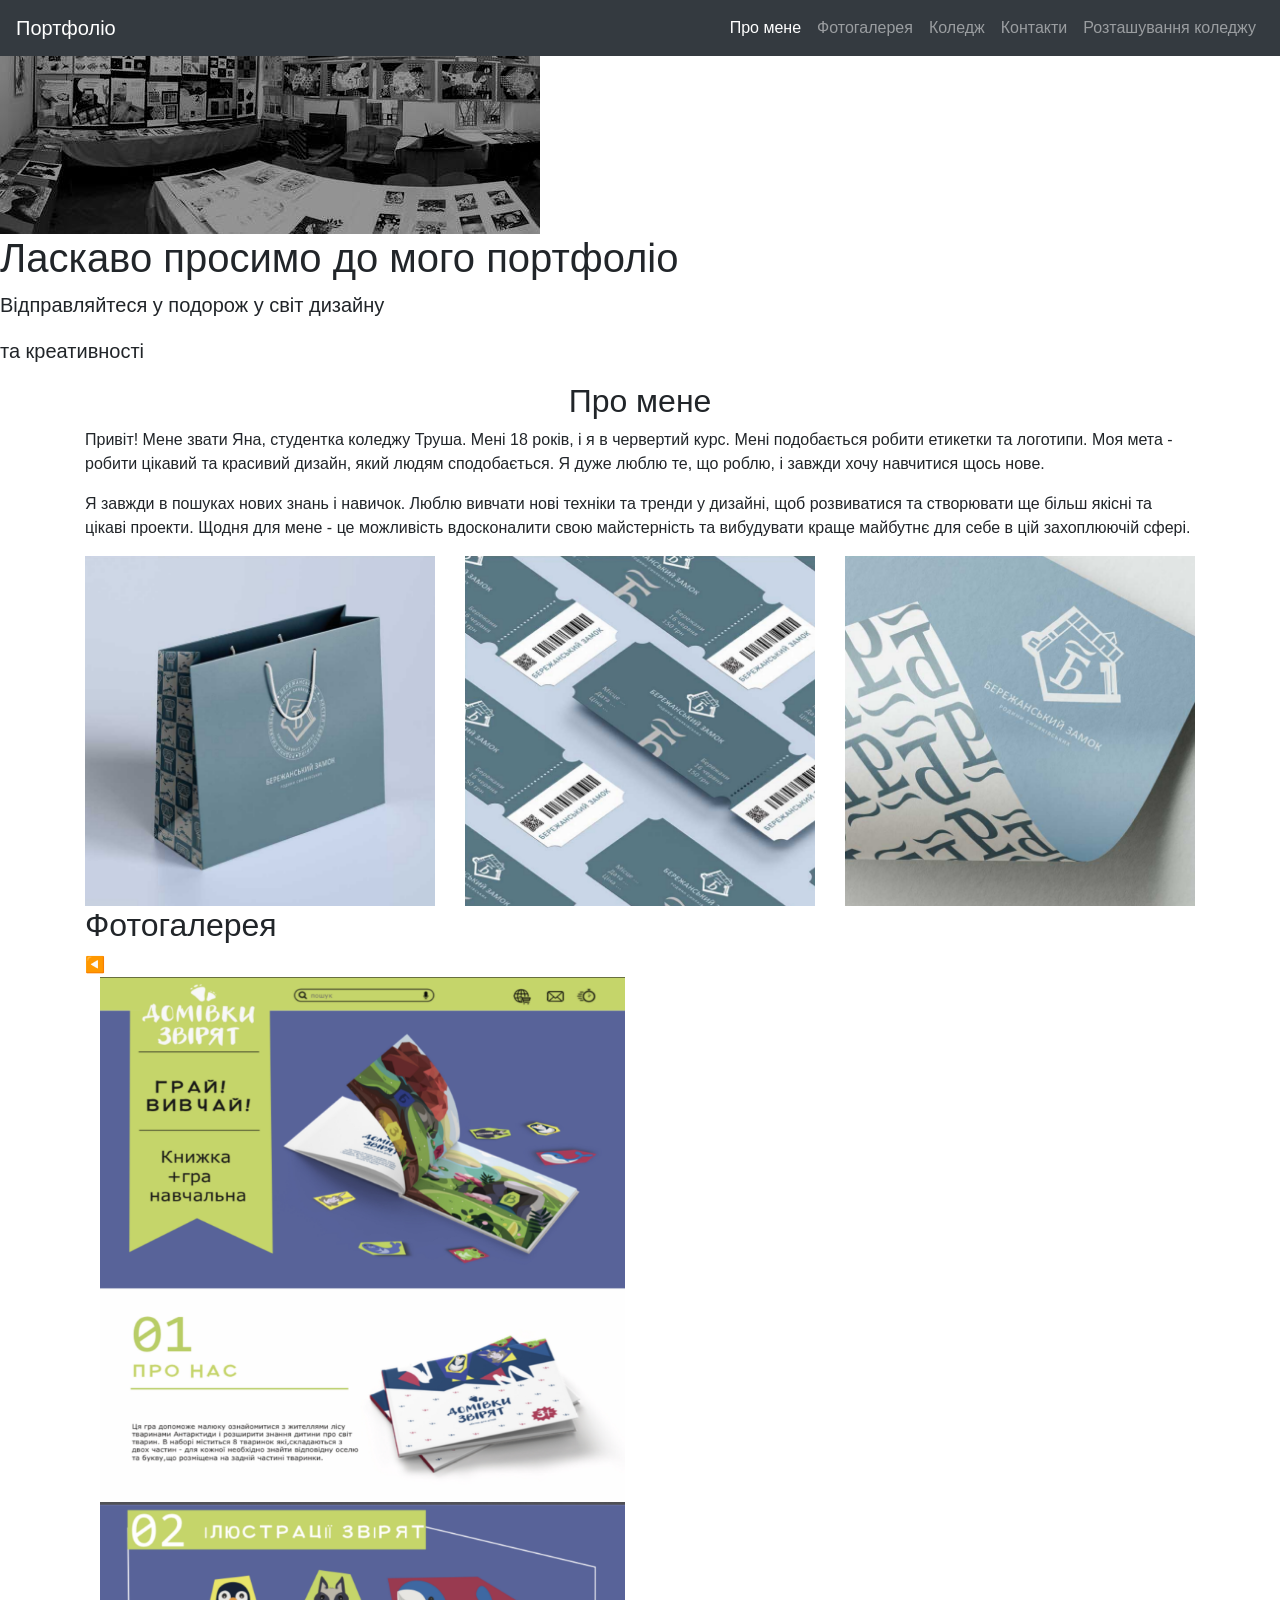
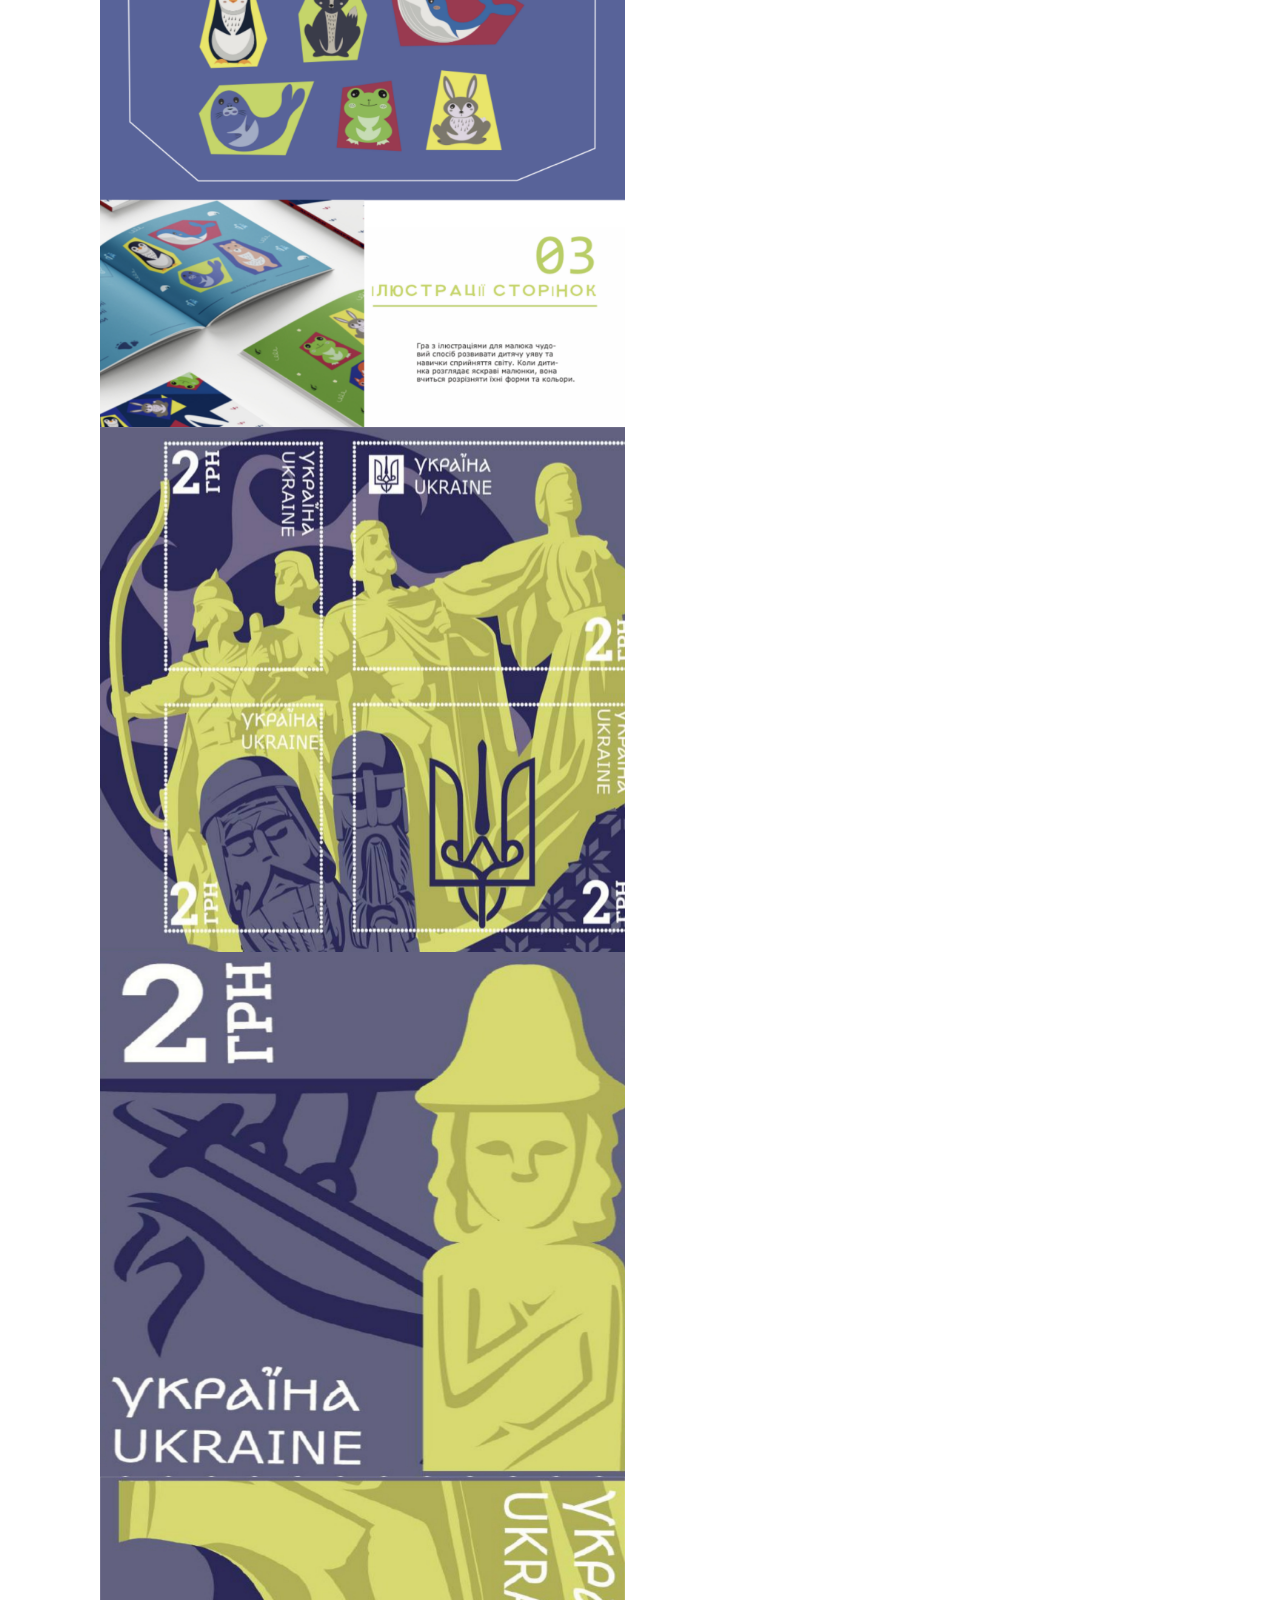
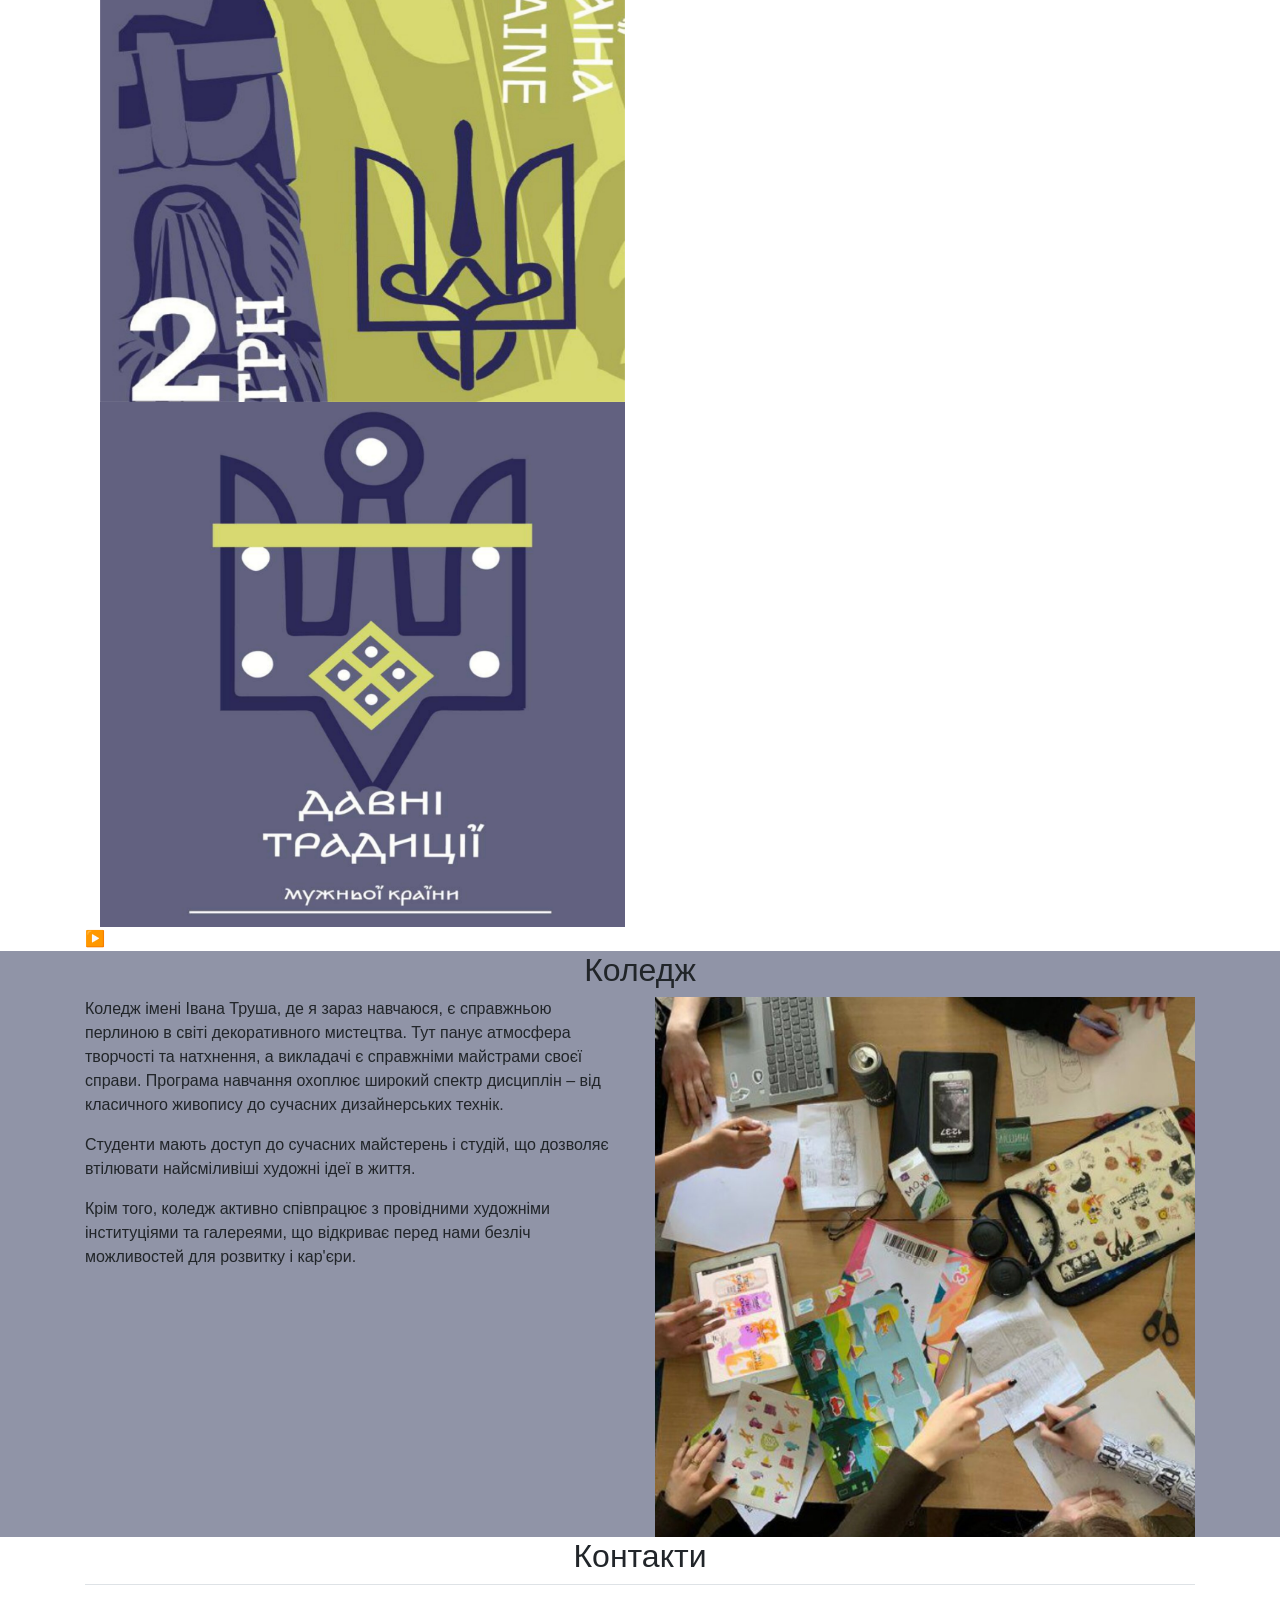
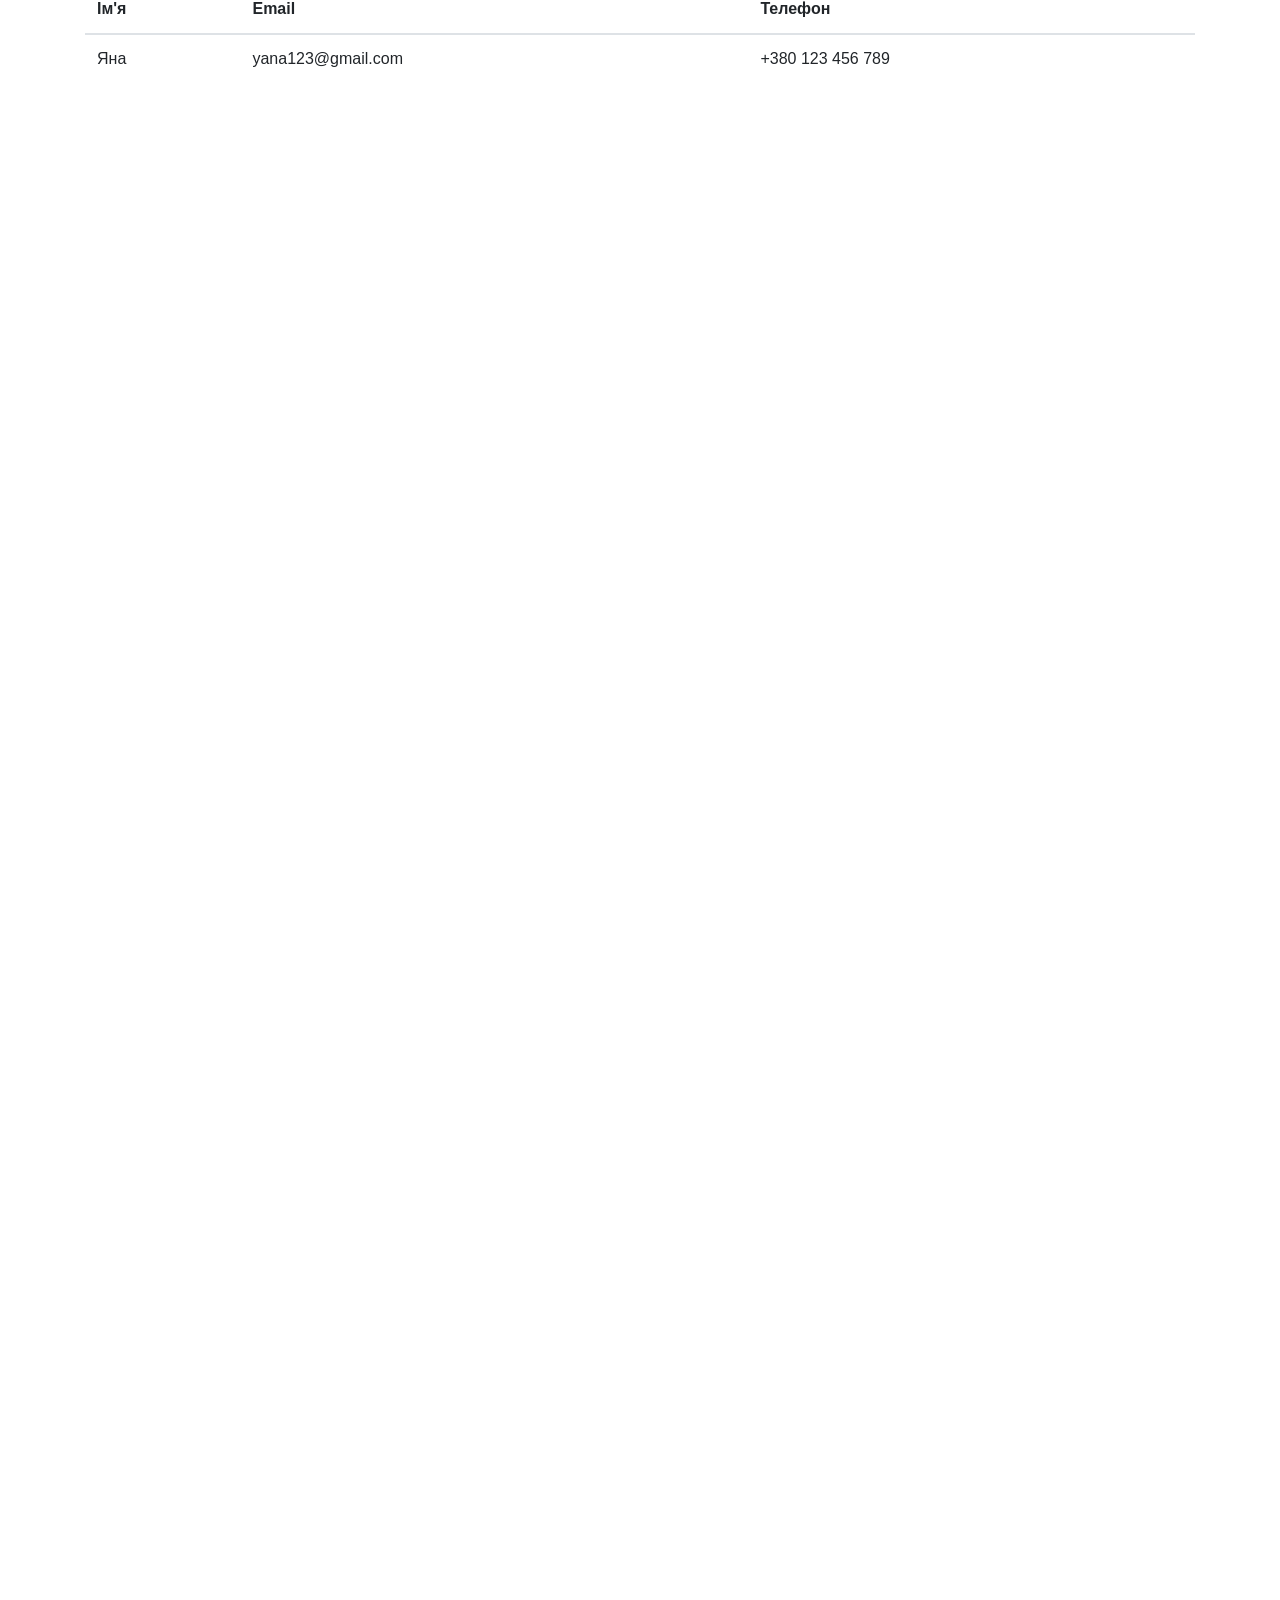
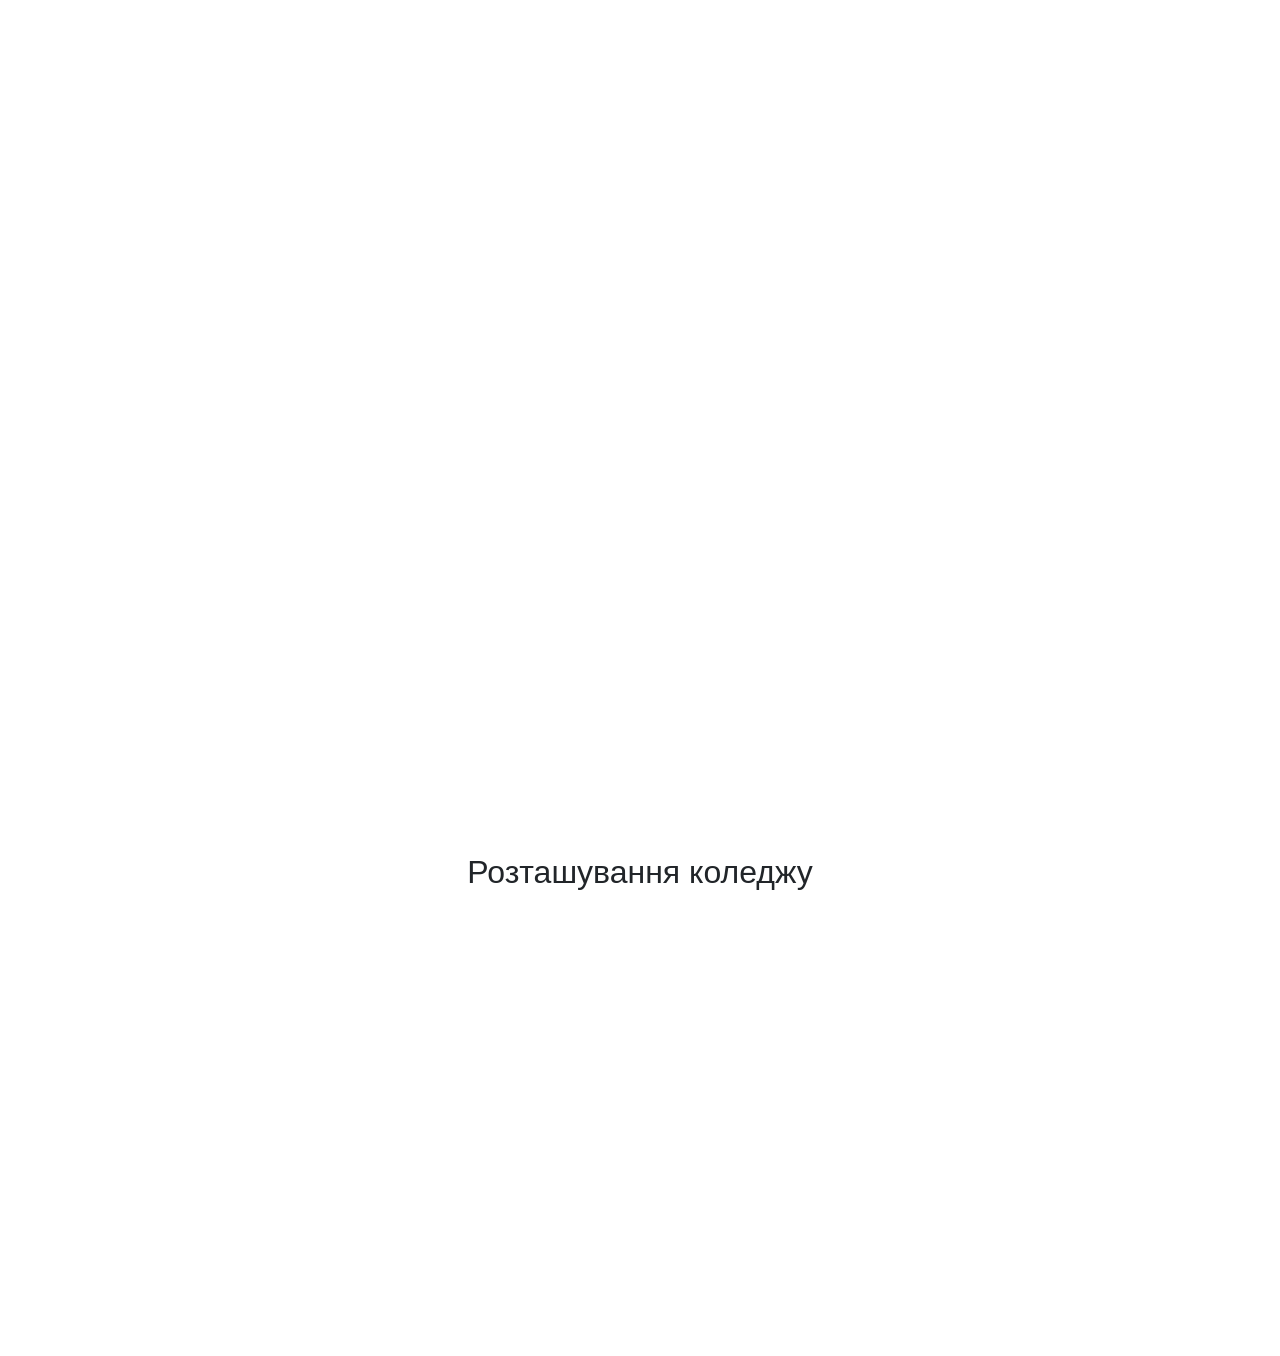
==== index.html @ bd620883 "Create index.html" ====
<!DOCTYPE html>
<html lang="uk">
<head>
    <meta charset="UTF-8">
    <meta name="viewport" content="width=device-width, initial-scale=1.0">
    <title>Моє Портфоліо</title>
    <link rel="stylesheet" href="https://stackpath.bootstrapcdn.com/bootstrap/4.5.2/css/bootstrap.min.css">
    <link href="https://fonts.googleapis.com/css2?family=Prata:wght@400;700&display=swap" rel="stylesheet">
    <link href="https://fonts.googleapis.com/css2?family=Play:wght@400;700&display=swap" rel="stylesheet">
    <link rel="icon" href="images/icon.png" type="image/x-icon">
    <meta property="og:title" content="Моє Портфоліо">
    <meta property="og:description" content="Відправляйтеся у подорож у світ дизайну та креативності">
    <meta property="og:image" content="images/og-image.jpg">
    <meta property="og:type" content="website">
    <link rel="stylesheet" href="css/styles.css">
</head>
<body>
    <nav class="navbar navbar-expand-lg navbar-dark bg-dark fixed-top">
        <a class="navbar-brand" href="#">Портфоліо</a>
        <button class="navbar-toggler" type="button" data-toggle="collapse" data-target="#navbarNav" aria-controls="navbarNav" aria-expanded="false" aria-label="Toggle navigation">
            <span class="navbar-toggler-icon"></span>
        </button>
        <div class="collapse navbar-collapse" id="navbarNav">
            <ul class="navbar-nav ml-auto">
                <li class="nav-item active">
                    <a class="nav-link" href="#about">Про мене</a>
                </li>
                <li class="nav-item">
                    <a class="nav-link" href="#gallery">Фотогалерея</a>
                </li>
                <li class="nav-item">
                    <a class="nav-link" href="#cole">Коледж</a>
                </li>
                <li class="nav-item">
                    <a class="nav-link" href="#contact">Контакти</a>
                </li>
                <li class="nav-item">
                    <a class="nav-link" href="#location">Розташування коледжу</a>
                </li>
            </ul>
        </div>
    </nav>
    <header>
        <img src="images/130.jpg" alt="Ласкаво просимо до портфоліо">
        <div class="overlay">
            <h1 class="welcome-animation">Ласкаво просимо до мого портфоліо</h1>
            <p class="lead">Відправляйтеся у подорож у світ дизайну</p>
            <p class="lead">та креативності</p>
        </div>
    </header>
    <section id="about">
        <div class="container">
            <h2 class="section-title text-center">Про мене</h2>
            <p>Привіт! Мене звати Яна, студентка коледжу Труша. Мені 18 років, і я в червертий курс. Мені подобається робити етикетки та логотипи. Моя мета - робити цікавий та красивий дизайн, який людям сподобається. Я дуже люблю те, що роблю, і завжди хочу навчитися щось нове.</p>
            <p>Я завжди в пошуках нових знань і навичок. Люблю вивчати нові техніки та тренди у дизайні, щоб розвиватися та створювати ще більш якісні та цікаві проекти. Щодня для мене - це можливість вдосконалити свою майстерність та вибудувати краще майбутнє для себе в цій захоплюючій сфері.</p>
            <div class="row">
                <div class="col-md-4">
                    <a href="#"><img src="images/127.jpg" alt="Фото 1" class="img-fluid about-image"></a>
                </div>
                <div class="col-md-4">
                    <a href="#"><img src="images/128 (1).jpg" alt="Фото 2" class="img-fluid about-image"></a>
                </div>
                <div class="col-md-4">
                    <a href="#"><img src="images/129 (1).jpg" alt="Фото 3" class="img-fluid about-image"></a>
                </div>
            </div>
        </div>
    </section>
    <section id="gallery">
        <div class="container gallery-container">
            <h2 class="section-title">Фотогалерея</h2>
            <span class="arrow arrow-left">&#9664;</span>
            <div class="gallery">
                <div class="col-md-6">
                    <a href="#"><img src="images/135.jpg" alt="Фото 1" class="img-fluid gallery-photo"></a>
                </div>
                <div class="col-md-6">
                    <a href="#"><img src="images/134.jpg" alt="Фото 2" class="img-fluid gallery-photo"></a>
                </div>
                <div class="col-md-6">
                    <a href="#"><img src="images/137.jpg" alt="Фото 3" class="img-fluid gallery-photo"></a>
                </div>
                <div class="col-md-6">
                    <a href="#"><img src="images/139.jpg" alt="Фото 4" class="img-fluid gallery-photo"></a>
                </div>
                <div class="col-md-6">
                    <a href="#"><img src="images/140.jpg" alt="Фото 5" class="img-fluid gallery-photo"></a>
                </div>
                <div class="col-md-6">
                    <a href="#"><img src="images/141.jpg" alt="Фото 6" class="img-fluid gallery-photo"></a>
                </div>
            </div>
            <span class="arrow arrow-right">&#9654;</span>
        </div>
    </section>
    <section id="history" style="background-color: rgb(144, 148, 167);">
        <div class="container">
            <h2 class="section-title text-center">Коледж</h2>
            <div class="row">
                <div class="col-md-6">
                    <p>Коледж імені Івана Труша, де я зараз навчаюся, є справжньою перлиною в світі декоративного мистецтва. Тут панує атмосфера творчості та натхнення, а викладачі є справжніми майстрами своєї справи. Програма навчання охоплює широкий спектр дисциплін – від класичного живопису до сучасних дизайнерських технік.</p>
                    <p>Студенти мають доступ до сучасних майстерень і студій, що дозволяє втілювати найсміливіші художні ідеї в життя.</p>
                    <p> Крім того, коледж активно співпрацює з провідними художніми інституціями та галереями, що відкриває перед нами безліч можливостей для розвитку і кар'єри. </p>
                </div>
                <div class="col-md-6">
                    <div class="text-center">
                        <img src="images/113.jpg" alt="архітектура" class="img-fluid architecture-image rotate-animation">
                    </div>
                </div>
            </div>
        </div>
    </section>
    <section id="visit">
        <div class="container">
            <h2 class="section-title text-center">Контакти</h2>
            <table class="table">
                <thead>
                    <tr>
                        <th>Ім'я</th>
                        <th>Email</th>
                        <th>Телефон</th>
                    </tr>
                </thead>
                <tbody>
                    <tr>
                        <td>Яна</td>
                        <td>yana123@gmail.com</td>
                        <td>+380 123 456 789</td>
                    </tr>
                </tbody>
            </table>
            <div class="social-icons text-center">
                <a href="https://www.instagram.com/" target="_blank">
                    <img src="images/inst.png" alt="Instagram" class="social-icon">
                </a>
                <a href="https://twitter.com/" target="_blank">
                    <img src="images/pngfind.com-twitter-png-logo-530160.png" alt="Twitter" class="social-icon">
                </a>
            </div>
        </div>
    </section>
    <section id="location">
        <div class="container">
            <h2 class="section-title text-center">Розташування коледжу</h2>
            <div class="map-container">
                <iframe src="https://www.google.com/maps/embed?pb=!1m18!1m12!1m3!1d2539.6234013609816!2d30.52340031573164!3d50.45033187947481!2m3!1f0!2f0!3f0!3m2!1i1024!2i768!4f13.1!3m3!1m2!1s0x40d4ce50b24d934f%3A0x40d4ce50b24d934f!2sKyiv%2C%20Ukraine!5e0!3m2!1sen!2s!4v1626343035261!5m2!1sen!2s" width="600" height="450" style="border:0;" allowfullscreen="" loading="lazy"></iframe>
            </div>
        </div>
    </section>
    <script src="https://code.jquery.com/jquery-3.5.1.slim.min.js"></script>
    <script src="https://cdn.jsdelivr.net/npm/@popperjs/core@2.5.3/dist/umd/popper.min.js"></script>
    <script src="https://stackpath.bootstrapcdn.com/bootstrap/4.5.2/js/bootstrap.min.js"></script>
    <script src="js/scripts.js"></script>
</body>
</html>
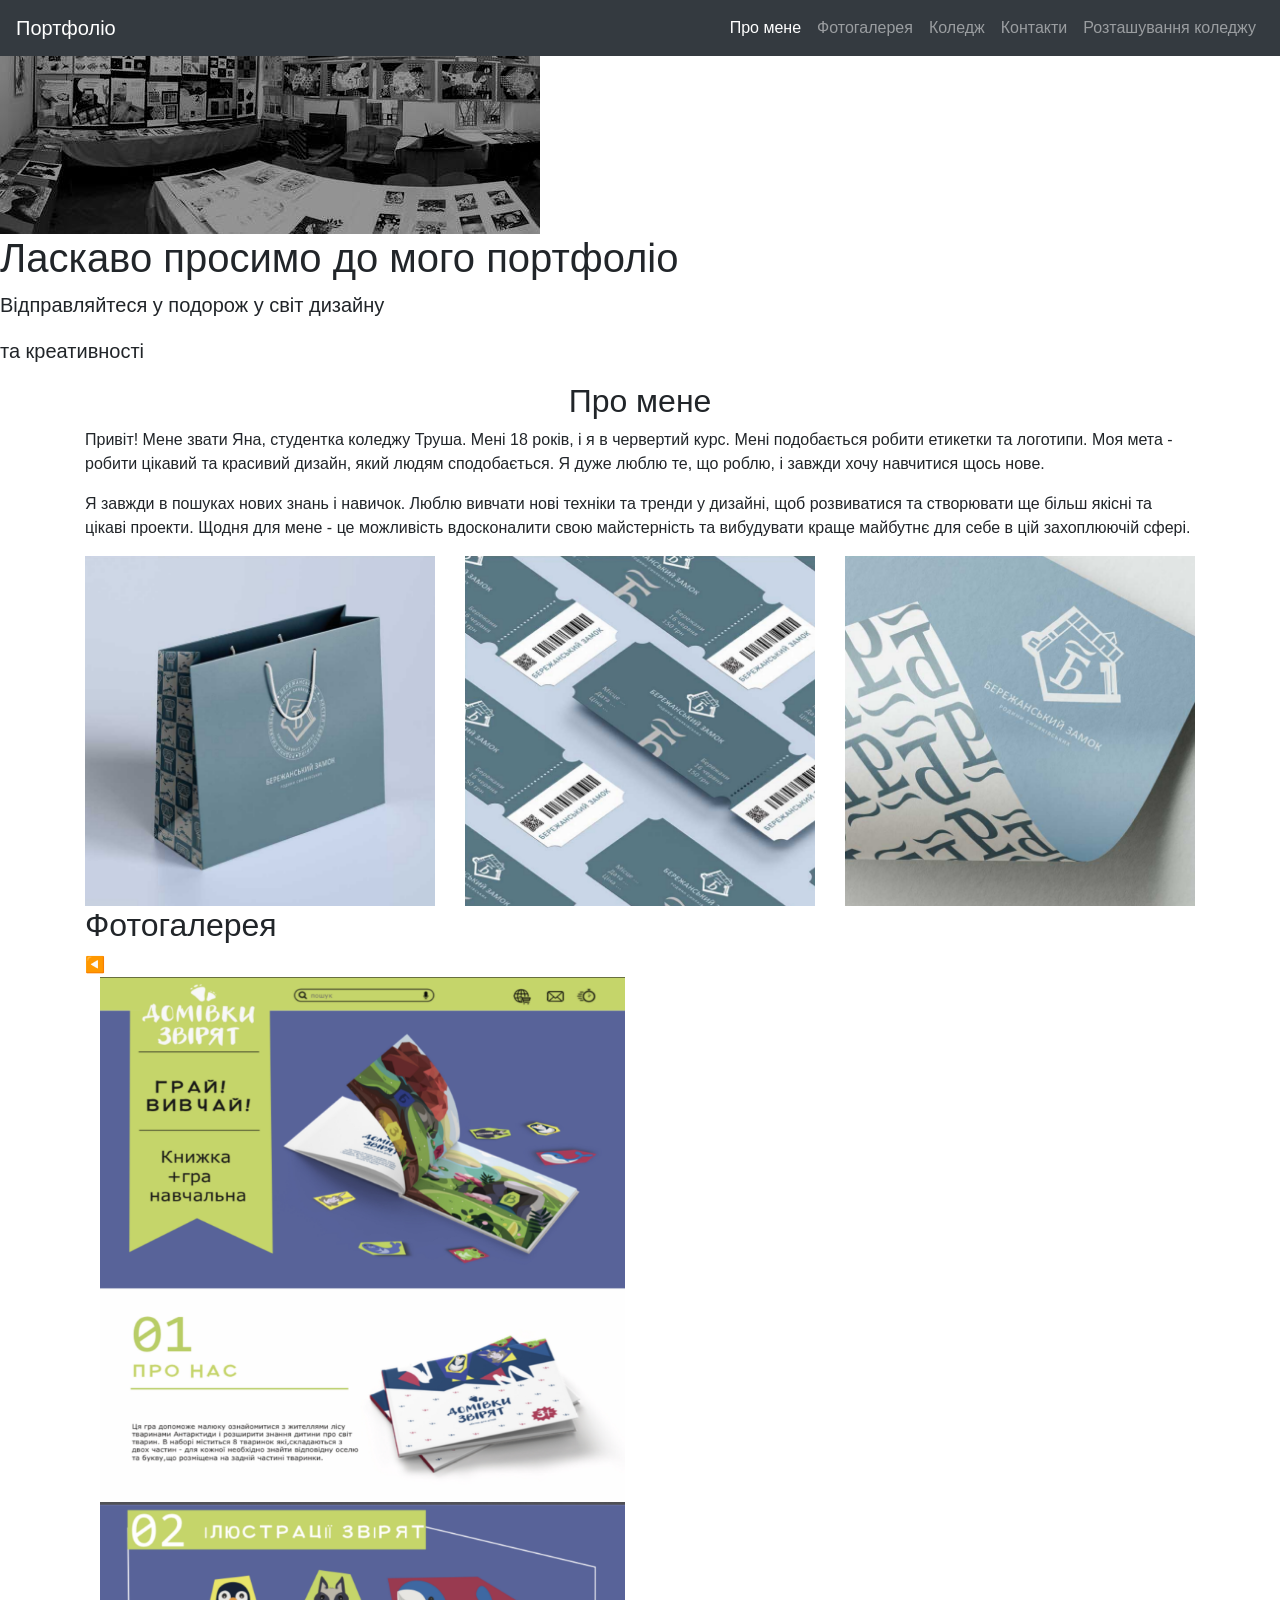
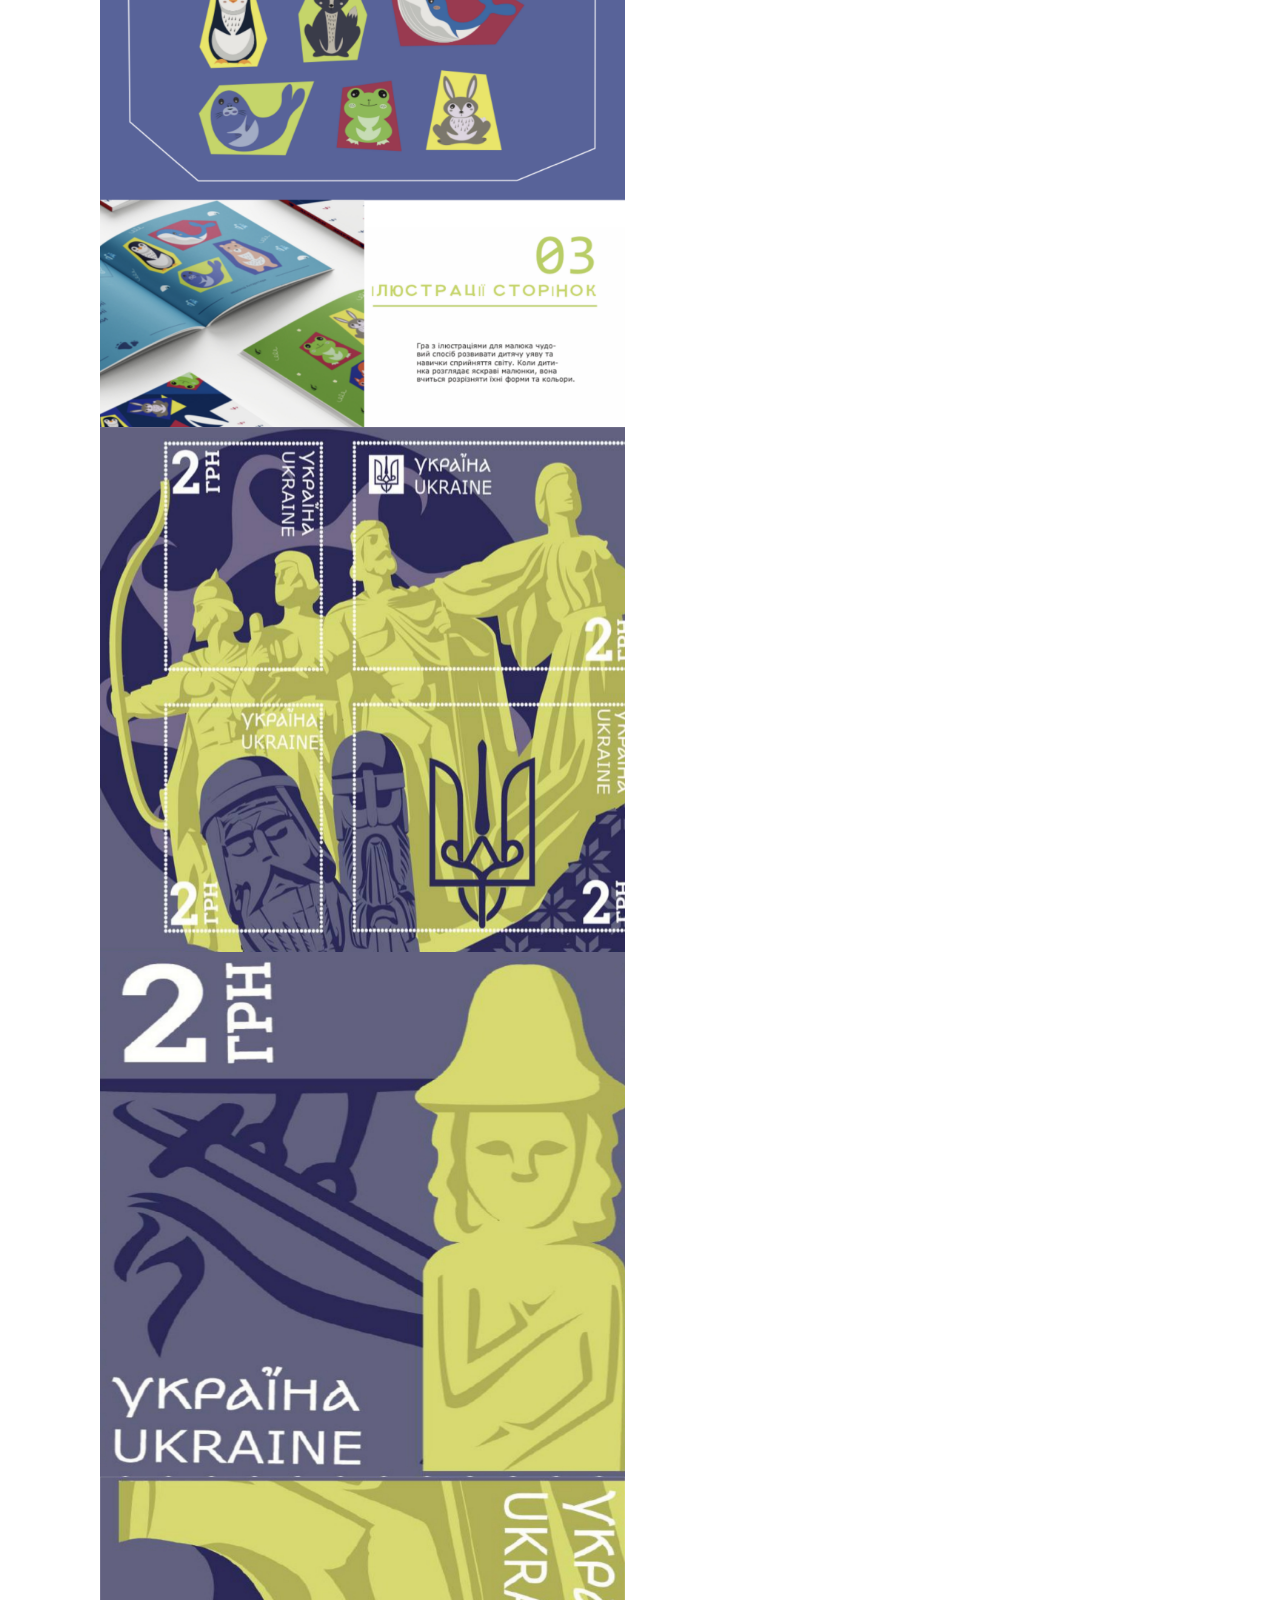
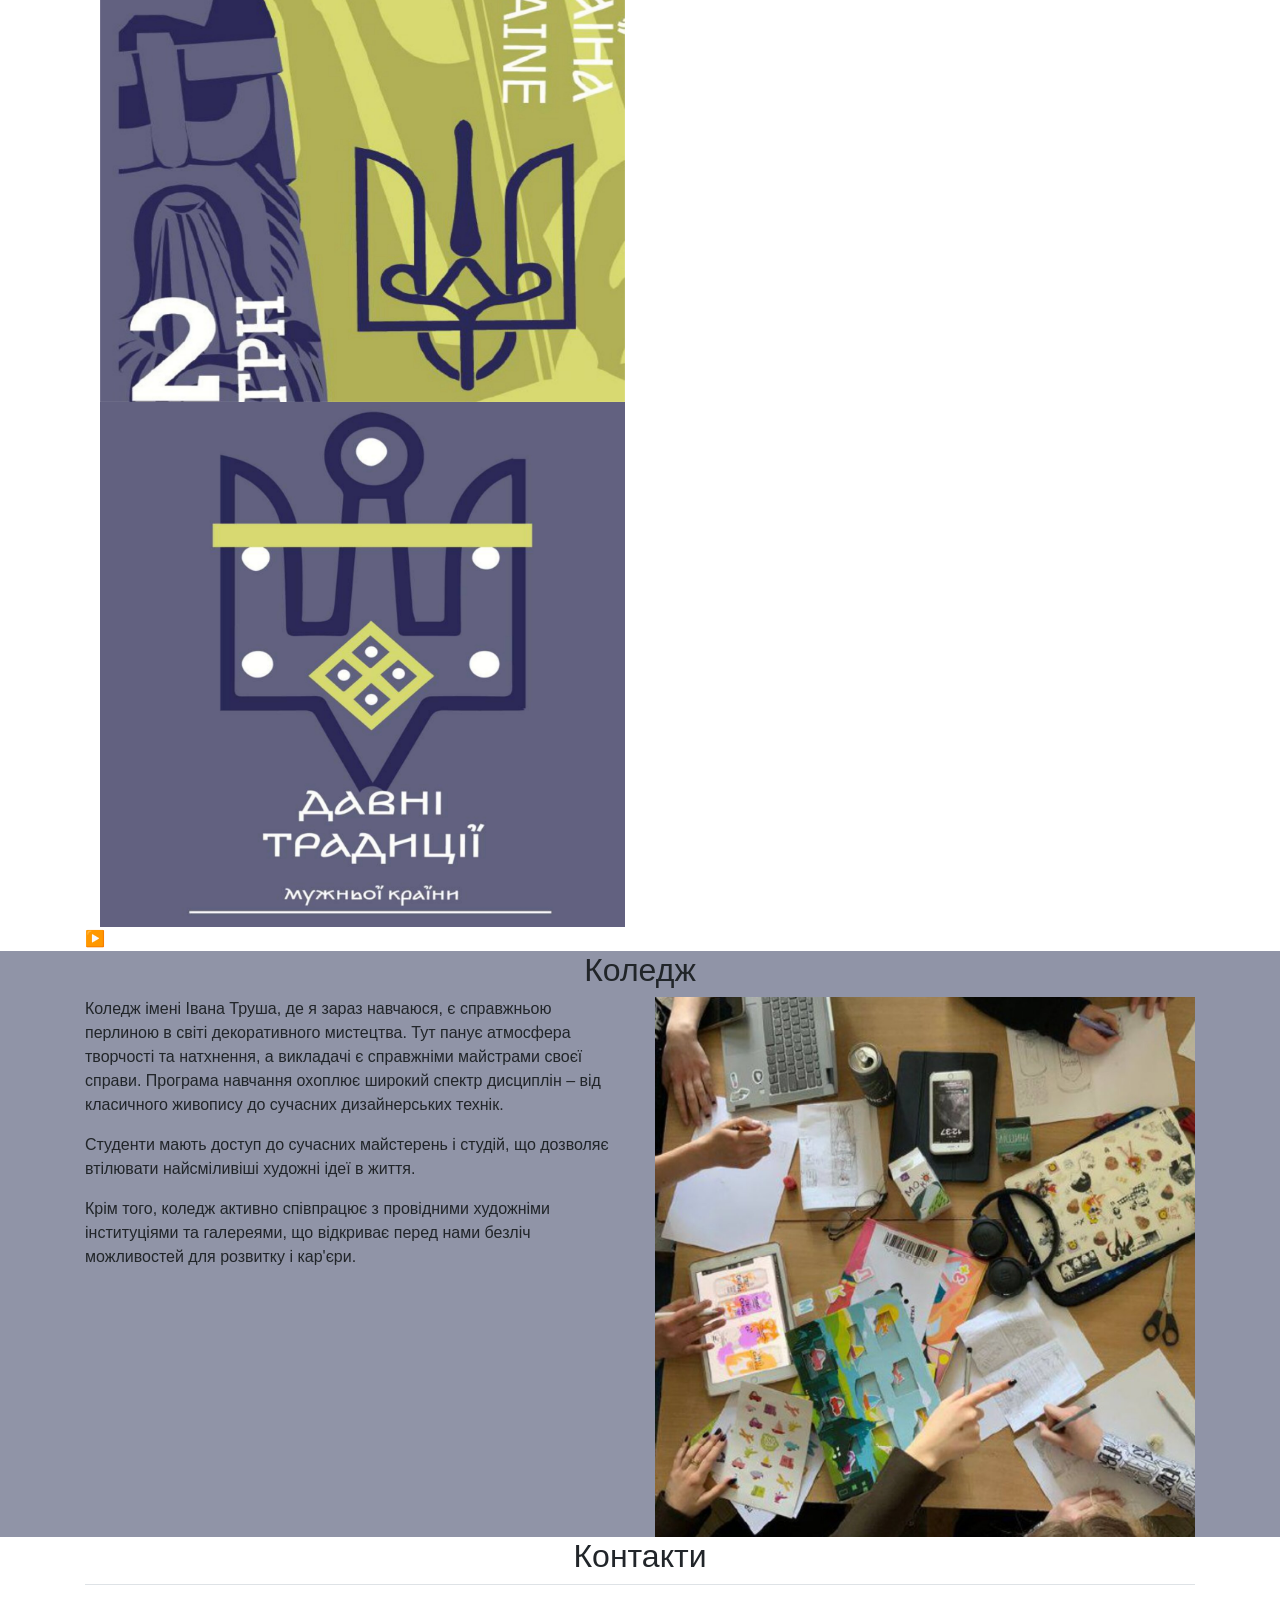
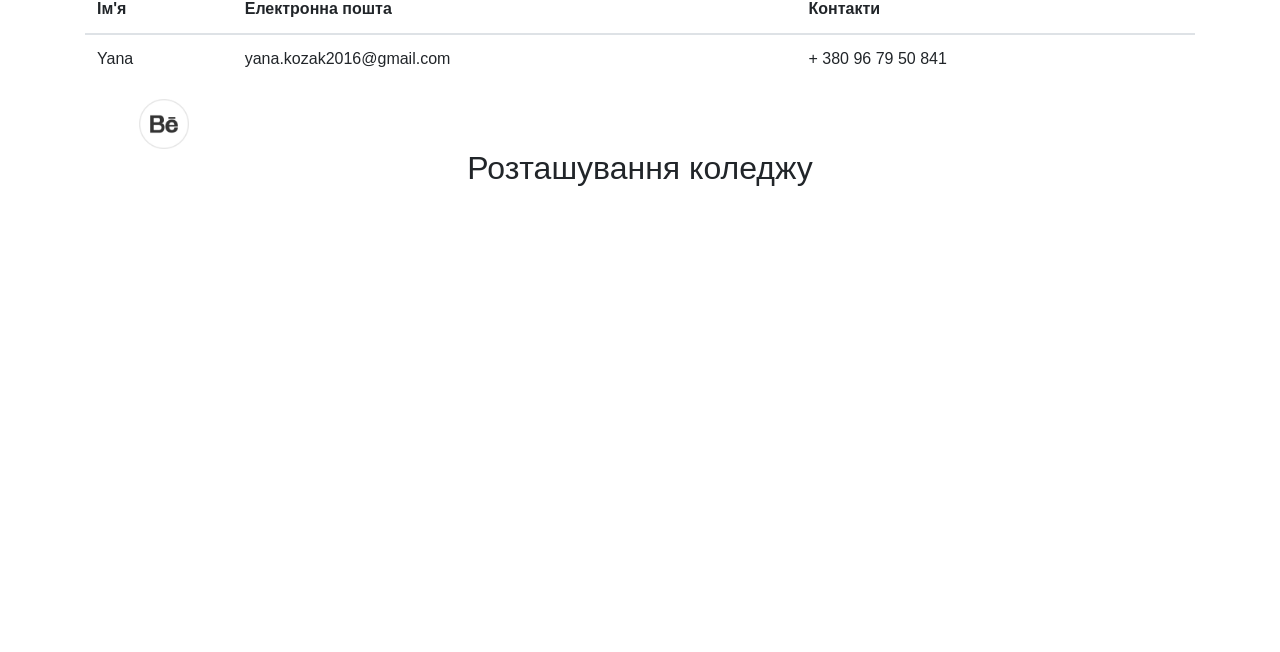
==== commit c96246dd: "Update index.html" ====
--- a/index.html
+++ b/index.html
@@ -15,141 +15,145 @@
     <link rel="stylesheet" href="css/styles.css">
 </head>
 <body>
-    <nav class="navbar navbar-expand-lg navbar-dark bg-dark fixed-top">
-        <a class="navbar-brand" href="#">Портфоліо</a>
-        <button class="navbar-toggler" type="button" data-toggle="collapse" data-target="#navbarNav" aria-controls="navbarNav" aria-expanded="false" aria-label="Toggle navigation">
-            <span class="navbar-toggler-icon"></span>
-        </button>
-        <div class="collapse navbar-collapse" id="navbarNav">
-            <ul class="navbar-nav ml-auto">
-                <li class="nav-item active">
-                    <a class="nav-link" href="#about">Про мене</a>
-                </li>
-                <li class="nav-item">
-                    <a class="nav-link" href="#gallery">Фотогалерея</a>
-                </li>
-                <li class="nav-item">
-                    <a class="nav-link" href="#cole">Коледж</a>
-                </li>
-                <li class="nav-item">
-                    <a class="nav-link" href="#contact">Контакти</a>
-                </li>
-                <li class="nav-item">
-                    <a class="nav-link" href="#location">Розташування коледжу</a>
-                </li>
-            </ul>
+<nav class="navbar navbar-expand-lg navbar-dark bg-dark fixed-top">
+    <a class="navbar-brand" href="#">Портфоліо</a>
+    <button class="navbar-toggler" type="button" data-toggle="collapse" data-target="#navbarNav" aria-controls="navbarNav" aria-expanded="false" aria-label="Toggle navigation">
+        <span class="navbar-toggler-icon"></span>
+    </button>
+    <div class="collapse navbar-collapse" id="navbarNav">
+        <ul class="navbar-nav ml-auto">
+            <li class="nav-item active">
+                <a class="nav-link" href="#about">Про мене</a>
+            </li>
+            <li class="nav-item">
+                <a class="nav-link" href="#gallery">Фотогалерея</a>
+            </li>
+            <li class="nav-item">
+                <a class="nav-link" href="#history">Коледж</a>
+            </li>
+            <li class="nav-item">
+                <a class="nav-link" href="#contact">Контакти</a>
+            </li>
+            <li class="nav-item">
+                <a class="nav-link" href="#location">Розташування коледжу</a>
+            </li>
+        </ul>
+    </div>
+</nav>
+
+<header>
+    <img src="images/130.jpg" alt="Ласкаво просимо до портфоліо">
+    <div class="overlay">
+        <h1 class="welcome-animation">Ласкаво просимо до мого портфоліо</h1>
+        <p class="lead">Відправляйтеся у подорож у світ дизайну</p>
+        <p class="lead">та креативності</p>
+    </div>
+</header>
+
+<section id="about">
+    <div class="container">
+        <h2 class="section-title text-center">Про мене</h2>
+        <p>Привіт! Мене звати Яна, студентка коледжу Труша. Мені 18 років, і я в червертий курс. Мені подобається робити етикетки та логотипи. Моя мета - робити цікавий та красивий дизайн, який людям сподобається. Я дуже люблю те, що роблю, і завжди хочу навчитися щось нове.</p>
+        <p>Я завжди в пошуках нових знань і навичок. Люблю вивчати нові техніки та тренди у дизайні, щоб розвиватися та створювати ще більш якісні та цікаві проекти. Щодня для мене - це можливість вдосконалити свою майстерність та вибудувати краще майбутнє для себе в цій захоплюючій сфері.</p>
+        <div class="row">
+            <div class="col-md-4">
+                <a href="#"><img src="images/127.jpg" alt="Фото 1" class="img-fluid about-image" style="max-width: 100%; height: auto;"></a>
+            </div>
+            <div class="col-md-4">
+                <a href="#"><img src="images/128 (1).jpg" alt="Фото 2" class="img-fluid about-image" style="max-width: 100%; height: auto;"></a>
+            </div>
+            <div class="col-md-4">
+                <a href="#"><img src="images/129 (1).jpg" alt="Фото 3" class="img-fluid about-image" style="max-width: 100%; height: auto;"></a>
+            </div>
         </div>
-    </nav>
-    <header>
-        <img src="images/130.jpg" alt="Ласкаво просимо до портфоліо">
-        <div class="overlay">
-            <h1 class="welcome-animation">Ласкаво просимо до мого портфоліо</h1>
-            <p class="lead">Відправляйтеся у подорож у світ дизайну</p>
-            <p class="lead">та креативності</p>
+    </div>
+</section>
+
+<section id="gallery">
+    <div class="container gallery-container">
+        <h2 class="section-title">Фотогалерея</h2>
+        <span class="arrow arrow-left">&#9664;</span>
+        <div class="gallery">
+            <div class="col-md-6">
+                <a href="#"><img src="images/135.jpg" alt="Фото 1" class="img-fluid gallery-photo"></a>
+            </div>
+            <div class="col-md-6">
+                <a href="#"><img src="images/134.jpg" alt="Фото 2" class="img-fluid gallery-photo"></a>
+            </div>
+            <div class="col-md-6">
+                <a href="#"><img src="images/137.jpg" alt="Фото 3" class="img-fluid gallery-photo"></a>
+            </div>
+            <div class="col-md-6">
+                <a href="#"><img src="images/139.jpg" alt="Фото 4" class="img-fluid gallery-photo"></a>
+            </div>
+            <div class="col-md-6">
+                <a href="#"><img src="images/140.jpg" alt="Фото 5" class="img-fluid gallery-photo"></a>
+            </div>
+            <div class="col-md-6">
+                <a href="#"><img src="images/141.jpg" alt="Фото 6" class="img-fluid gallery-photo"></a>
+            </div>
         </div>
-    </header>
-    <section id="about">
-        <div class="container">
-            <h2 class="section-title text-center">Про мене</h2>
-            <p>Привіт! Мене звати Яна, студентка коледжу Труша. Мені 18 років, і я в червертий курс. Мені подобається робити етикетки та логотипи. Моя мета - робити цікавий та красивий дизайн, який людям сподобається. Я дуже люблю те, що роблю, і завжди хочу навчитися щось нове.</p>
-            <p>Я завжди в пошуках нових знань і навичок. Люблю вивчати нові техніки та тренди у дизайні, щоб розвиватися та створювати ще більш якісні та цікаві проекти. Щодня для мене - це можливість вдосконалити свою майстерність та вибудувати краще майбутнє для себе в цій захоплюючій сфері.</p>
-            <div class="row">
-                <div class="col-md-4">
-                    <a href="#"><img src="images/127.jpg" alt="Фото 1" class="img-fluid about-image"></a>
-                </div>
-                <div class="col-md-4">
-                    <a href="#"><img src="images/128 (1).jpg" alt="Фото 2" class="img-fluid about-image"></a>
-                </div>
-                <div class="col-md-4">
-                    <a href="#"><img src="images/129 (1).jpg" alt="Фото 3" class="img-fluid about-image"></a>
+        <span class="arrow arrow-right">&#9654;</span>
+    </div>
+</section>
+
+<section id="history" style="background-color: rgb(144, 148, 167);">
+    <div class="container">
+        <h2 class="section-title text-center">Коледж</h2>
+        <div class="row">
+            <div class="col-md-6">
+                <p>Коледж імені Івана Труша, де я зараз навчаюся, є справжньою перлиною в світі декоративного мистецтва. Тут панує атмосфера творчості та натхнення, а викладачі є справжніми майстрами своєї справи. Програма навчання охоплює широкий спектр дисциплін – від класичного живопису до сучасних дизайнерських технік.</p>
+                <p>Студенти мають доступ до сучасних майстерень і студій, що дозволяє втілювати найсміливіші художні ідеї в життя.</p>
+                <p> Крім того, коледж активно співпрацює з провідними художніми інституціями та галереями, що відкриває перед нами безліч можливостей для розвитку і кар'єри. </p>
+            </div>
+            <div class="col-md-6">
+                <div class="text-center">
+                    <img src="images/113.jpg" alt="архітектура" class="img-fluid architecture-image rotate-animation">
                 </div>
             </div>
         </div>
-    </section>
-    <section id="gallery">
-        <div class="container gallery-container">
-            <h2 class="section-title">Фотогалерея</h2>
-            <span class="arrow arrow-left">&#9664;</span>
-            <div class="gallery">
-                <div class="col-md-6">
-                    <a href="#"><img src="images/135.jpg" alt="Фото 1" class="img-fluid gallery-photo"></a>
-                </div>
-                <div class="col-md-6">
-                    <a href="#"><img src="images/134.jpg" alt="Фото 2" class="img-fluid gallery-photo"></a>
-                </div>
-                <div class="col-md-6">
-                    <a href="#"><img src="images/137.jpg" alt="Фото 3" class="img-fluid gallery-photo"></a>
-                </div>
-                <div class="col-md-6">
-                    <a href="#"><img src="images/139.jpg" alt="Фото 4" class="img-fluid gallery-photo"></a>
-                </div>
-                <div class="col-md-6">
-                    <a href="#"><img src="images/140.jpg" alt="Фото 5" class="img-fluid gallery-photo"></a>
-                </div>
-                <div class="col-md-6">
-                    <a href="#"><img src="images/141.jpg" alt="Фото 6" class="img-fluid gallery-photo"></a>
-                </div>
-            </div>
-            <span class="arrow arrow-right">&#9654;</span>
+    </div>
+</section>
+
+<section id="visit">
+    <div class="container">
+        <h2 class="section-title text-center">Контакти</h2>
+        <table class="table">
+            <thead>
+                <tr>
+                    <th>Ім'я</th>
+                    <th>Електронна пошта</th>
+                    <th>Контакти</th>
+                </tr>
+            </thead>
+            <tbody>
+                <tr>
+                    <td>Yana</td>
+                    <td>yana.kozak2016@gmail.com</td>
+                    <td>+ 380 96 79 50 841</td>
+                </tr>
+            </tbody>
+        </table>
+        <div class="social-icons">
+            <a href="https://www.instagram.com"><img src="images/inst.png" alt="Instagram" class="img-fluid" style="max-width: 50px; height: auto;"></a>
+            <a href="https://www.facebook.com"><img src="images/pngwing.com1.png" alt="Facebook" class="img-fluid" style="max-width: 50px; height: auto;"></a>
+            <a href="https://www.twitter.com"><img src="images/pngfind.com-twitter-png-logo-530160.png" alt="Twitter" class="img-fluid" style="max-width: 50px; height: auto;"></a>
         </div>
-    </section>
-    <section id="history" style="background-color: rgb(144, 148, 167);">
-        <div class="container">
-            <h2 class="section-title text-center">Коледж</h2>
-            <div class="row">
-                <div class="col-md-6">
-                    <p>Коледж імені Івана Труша, де я зараз навчаюся, є справжньою перлиною в світі декоративного мистецтва. Тут панує атмосфера творчості та натхнення, а викладачі є справжніми майстрами своєї справи. Програма навчання охоплює широкий спектр дисциплін – від класичного живопису до сучасних дизайнерських технік.</p>
-                    <p>Студенти мають доступ до сучасних майстерень і студій, що дозволяє втілювати найсміливіші художні ідеї в життя.</p>
-                    <p> Крім того, коледж активно співпрацює з провідними художніми інституціями та галереями, що відкриває перед нами безліч можливостей для розвитку і кар'єри. </p>
-                </div>
-                <div class="col-md-6">
-                    <div class="text-center">
-                        <img src="images/113.jpg" alt="архітектура" class="img-fluid architecture-image rotate-animation">
-                    </div>
-                </div>
-            </div>
+    </div>
+</section>
+
+<section id="location">
+    <div class="container">
+        <h2 class="section-title text-center">Розташування коледжу</h2>
+        <div class="map-container">
+            <iframe src="https://www.google.com/maps/embed?pb=!1m18!1m12!1m3!1d3150.0867477083784!2d-122.08424968468178!3d37.42206597982148!2m3!1f0!2f0!3f0!3m2!1i1024!2i768!4f13.1!3m3!1m2!1s0x808fba2d5c5aa7ab%3A0x6f1ad33b4b4b0f8e!2sGoogleplex!5e0!3m2!1sen!2sus!4v1618938546541!5m2!1sen!2sus" width="600" height="450" style="border:0;" allowfullscreen="" loading="lazy"></iframe>
         </div>
-    </section>
-    <section id="visit">
-        <div class="container">
-            <h2 class="section-title text-center">Контакти</h2>
-            <table class="table">
-                <thead>
-                    <tr>
-                        <th>Ім'я</th>
-                        <th>Email</th>
-                        <th>Телефон</th>
-                    </tr>
-                </thead>
-                <tbody>
-                    <tr>
-                        <td>Яна</td>
-                        <td>yana123@gmail.com</td>
-                        <td>+380 123 456 789</td>
-                    </tr>
-                </tbody>
-            </table>
-            <div class="social-icons text-center">
-                <a href="https://www.instagram.com/" target="_blank">
-                    <img src="images/inst.png" alt="Instagram" class="social-icon">
-                </a>
-                <a href="https://twitter.com/" target="_blank">
-                    <img src="images/pngfind.com-twitter-png-logo-530160.png" alt="Twitter" class="social-icon">
-                </a>
-            </div>
-        </div>
-    </section>
-    <section id="location">
-        <div class="container">
-            <h2 class="section-title text-center">Розташування коледжу</h2>
-            <div class="map-container">
-                <iframe src="https://www.google.com/maps/embed?pb=!1m18!1m12!1m3!1d2539.6234013609816!2d30.52340031573164!3d50.45033187947481!2m3!1f0!2f0!3f0!3m2!1i1024!2i768!4f13.1!3m3!1m2!1s0x40d4ce50b24d934f%3A0x40d4ce50b24d934f!2sKyiv%2C%20Ukraine!5e0!3m2!1sen!2s!4v1626343035261!5m2!1sen!2s" width="600" height="450" style="border:0;" allowfullscreen="" loading="lazy"></iframe>
-            </div>
-        </div>
-    </section>
-    <script src="https://code.jquery.com/jquery-3.5.1.slim.min.js"></script>
-    <script src="https://cdn.jsdelivr.net/npm/@popperjs/core@2.5.3/dist/umd/popper.min.js"></script>
-    <script src="https://stackpath.bootstrapcdn.com/bootstrap/4.5.2/js/bootstrap.min.js"></script>
-    <script src="js/scripts.js"></script>
+    </div>
+</section>
+
+<script src="https://code.jquery.com/jquery-3.5.1.slim.min.js"></script>
+<script src="https://cdn.jsdelivr.net/npm/@popperjs/core@2.5.3/dist/umd/popper.min.js"></script>
+<script src="https://stackpath.bootstrapcdn.com/bootstrap/4.5.2/js/bootstrap.min.js"></script>
+<script src="js/scripts.js"></script>
 </body>
 </html>
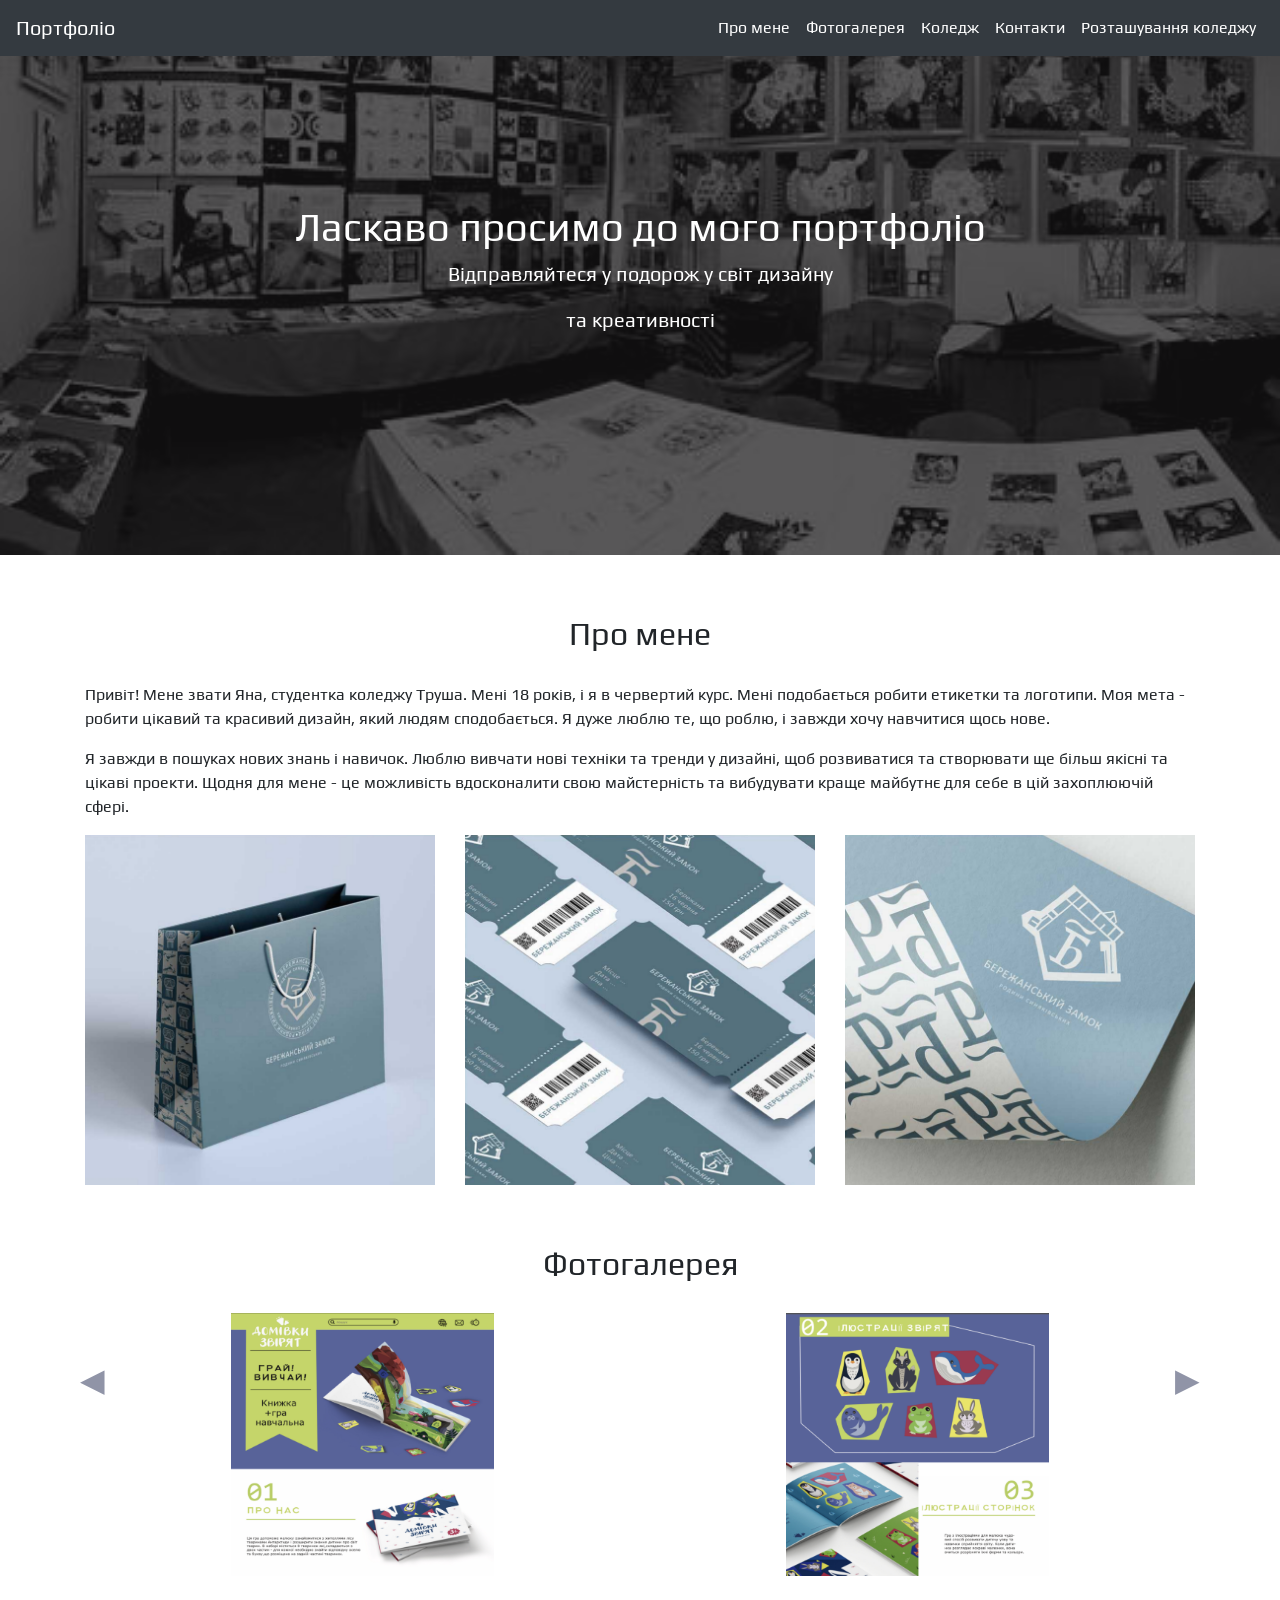
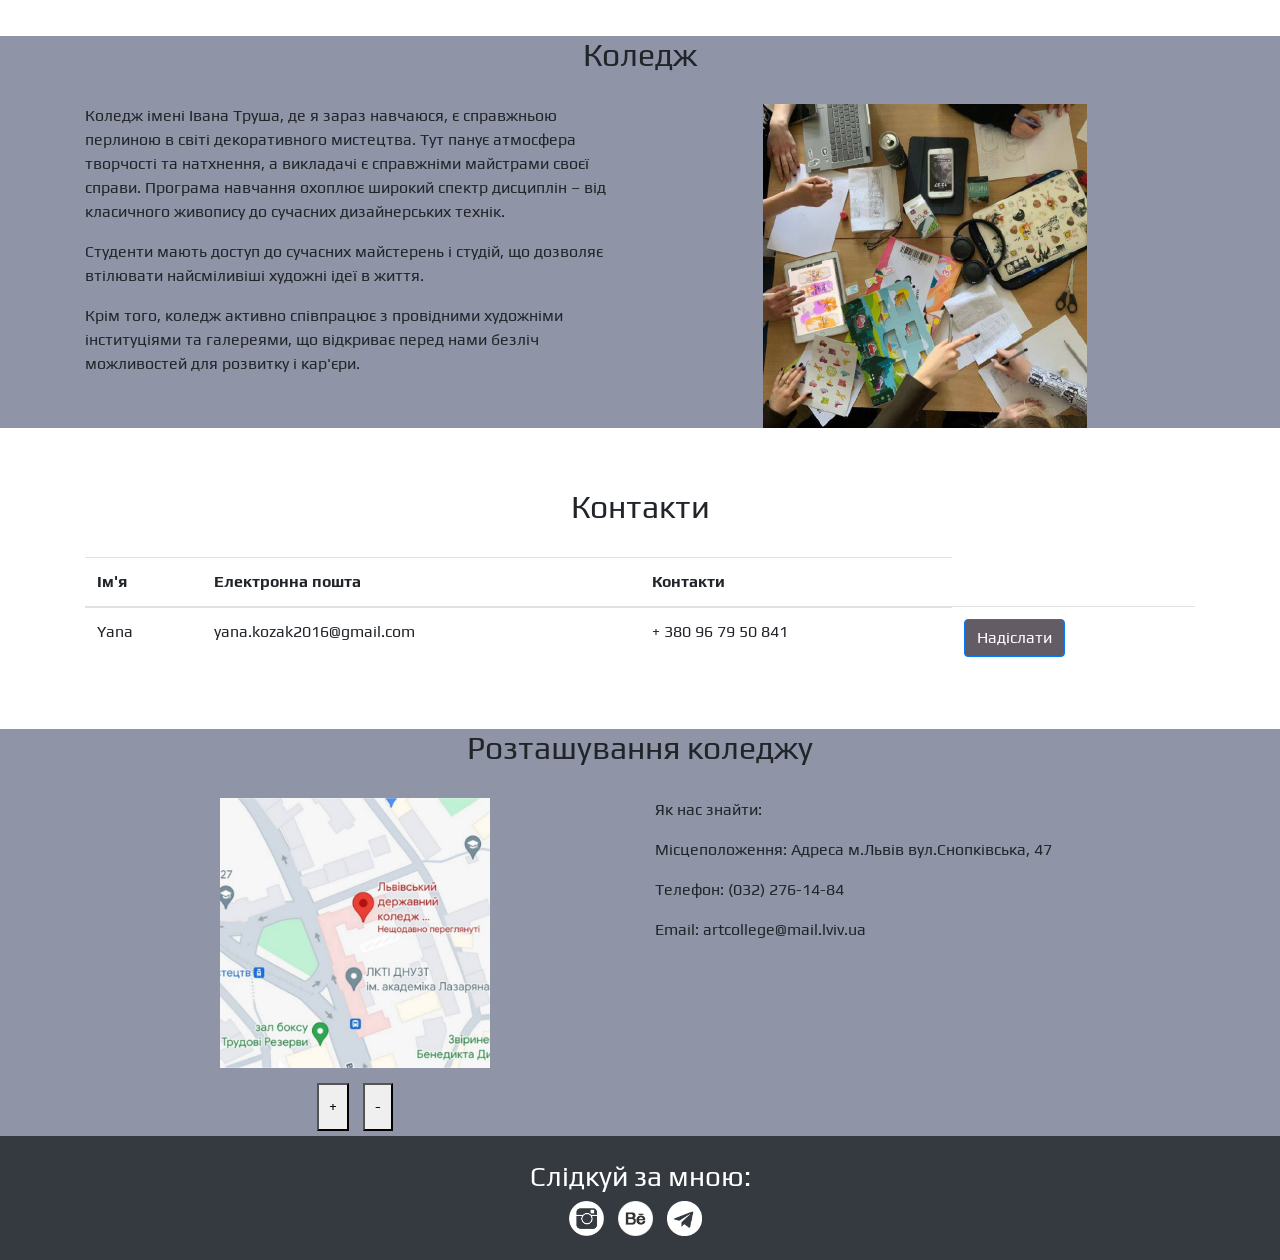
==== commit 303c7870: "Add files via upload" ====
--- a/index.html
+++ b/index.html
@@ -1,159 +1,348 @@
-<!DOCTYPE html>
-<html lang="uk">
-<head>
-    <meta charset="UTF-8">
-    <meta name="viewport" content="width=device-width, initial-scale=1.0">
-    <title>Моє Портфоліо</title>
-    <link rel="stylesheet" href="https://stackpath.bootstrapcdn.com/bootstrap/4.5.2/css/bootstrap.min.css">
-    <link href="https://fonts.googleapis.com/css2?family=Prata:wght@400;700&display=swap" rel="stylesheet">
-    <link href="https://fonts.googleapis.com/css2?family=Play:wght@400;700&display=swap" rel="stylesheet">
-    <link rel="icon" href="images/icon.png" type="image/x-icon">
-    <meta property="og:title" content="Моє Портфоліо">
-    <meta property="og:description" content="Відправляйтеся у подорож у світ дизайну та креативності">
-    <meta property="og:image" content="images/og-image.jpg">
-    <meta property="og:type" content="website">
-    <link rel="stylesheet" href="css/styles.css">
-</head>
-<body>
-<nav class="navbar navbar-expand-lg navbar-dark bg-dark fixed-top">
-    <a class="navbar-brand" href="#">Портфоліо</a>
-    <button class="navbar-toggler" type="button" data-toggle="collapse" data-target="#navbarNav" aria-controls="navbarNav" aria-expanded="false" aria-label="Toggle navigation">
-        <span class="navbar-toggler-icon"></span>
-    </button>
-    <div class="collapse navbar-collapse" id="navbarNav">
-        <ul class="navbar-nav ml-auto">
-            <li class="nav-item active">
-                <a class="nav-link" href="#about">Про мене</a>
-            </li>
-            <li class="nav-item">
-                <a class="nav-link" href="#gallery">Фотогалерея</a>
-            </li>
-            <li class="nav-item">
-                <a class="nav-link" href="#history">Коледж</a>
-            </li>
-            <li class="nav-item">
-                <a class="nav-link" href="#contact">Контакти</a>
-            </li>
-            <li class="nav-item">
-                <a class="nav-link" href="#location">Розташування коледжу</a>
-            </li>
-        </ul>
-    </div>
-</nav>
-
-<header>
-    <img src="images/130.jpg" alt="Ласкаво просимо до портфоліо">
-    <div class="overlay">
-        <h1 class="welcome-animation">Ласкаво просимо до мого портфоліо</h1>
-        <p class="lead">Відправляйтеся у подорож у світ дизайну</p>
-        <p class="lead">та креативності</p>
-    </div>
-</header>
-
-<section id="about">
-    <div class="container">
-        <h2 class="section-title text-center">Про мене</h2>
-        <p>Привіт! Мене звати Яна, студентка коледжу Труша. Мені 18 років, і я в червертий курс. Мені подобається робити етикетки та логотипи. Моя мета - робити цікавий та красивий дизайн, який людям сподобається. Я дуже люблю те, що роблю, і завжди хочу навчитися щось нове.</p>
-        <p>Я завжди в пошуках нових знань і навичок. Люблю вивчати нові техніки та тренди у дизайні, щоб розвиватися та створювати ще більш якісні та цікаві проекти. Щодня для мене - це можливість вдосконалити свою майстерність та вибудувати краще майбутнє для себе в цій захоплюючій сфері.</p>
-        <div class="row">
-            <div class="col-md-4">
-                <a href="#"><img src="images/127.jpg" alt="Фото 1" class="img-fluid about-image" style="max-width: 100%; height: auto;"></a>
-            </div>
-            <div class="col-md-4">
-                <a href="#"><img src="images/128 (1).jpg" alt="Фото 2" class="img-fluid about-image" style="max-width: 100%; height: auto;"></a>
-            </div>
-            <div class="col-md-4">
-                <a href="#"><img src="images/129 (1).jpg" alt="Фото 3" class="img-fluid about-image" style="max-width: 100%; height: auto;"></a>
-            </div>
-        </div>
-    </div>
-</section>
-
-<section id="gallery">
-    <div class="container gallery-container">
-        <h2 class="section-title">Фотогалерея</h2>
-        <span class="arrow arrow-left">&#9664;</span>
-        <div class="gallery">
-            <div class="col-md-6">
-                <a href="#"><img src="images/135.jpg" alt="Фото 1" class="img-fluid gallery-photo"></a>
-            </div>
-            <div class="col-md-6">
-                <a href="#"><img src="images/134.jpg" alt="Фото 2" class="img-fluid gallery-photo"></a>
-            </div>
-            <div class="col-md-6">
-                <a href="#"><img src="images/137.jpg" alt="Фото 3" class="img-fluid gallery-photo"></a>
-            </div>
-            <div class="col-md-6">
-                <a href="#"><img src="images/139.jpg" alt="Фото 4" class="img-fluid gallery-photo"></a>
-            </div>
-            <div class="col-md-6">
-                <a href="#"><img src="images/140.jpg" alt="Фото 5" class="img-fluid gallery-photo"></a>
-            </div>
-            <div class="col-md-6">
-                <a href="#"><img src="images/141.jpg" alt="Фото 6" class="img-fluid gallery-photo"></a>
-            </div>
-        </div>
-        <span class="arrow arrow-right">&#9654;</span>
-    </div>
-</section>
-
-<section id="history" style="background-color: rgb(144, 148, 167);">
-    <div class="container">
-        <h2 class="section-title text-center">Коледж</h2>
-        <div class="row">
-            <div class="col-md-6">
-                <p>Коледж імені Івана Труша, де я зараз навчаюся, є справжньою перлиною в світі декоративного мистецтва. Тут панує атмосфера творчості та натхнення, а викладачі є справжніми майстрами своєї справи. Програма навчання охоплює широкий спектр дисциплін – від класичного живопису до сучасних дизайнерських технік.</p>
-                <p>Студенти мають доступ до сучасних майстерень і студій, що дозволяє втілювати найсміливіші художні ідеї в життя.</p>
-                <p> Крім того, коледж активно співпрацює з провідними художніми інституціями та галереями, що відкриває перед нами безліч можливостей для розвитку і кар'єри. </p>
-            </div>
-            <div class="col-md-6">
-                <div class="text-center">
-                    <img src="images/113.jpg" alt="архітектура" class="img-fluid architecture-image rotate-animation">
-                </div>
-            </div>
-        </div>
-    </div>
-</section>
-
-<section id="visit">
-    <div class="container">
-        <h2 class="section-title text-center">Контакти</h2>
-        <table class="table">
-            <thead>
-                <tr>
-                    <th>Ім'я</th>
-                    <th>Електронна пошта</th>
-                    <th>Контакти</th>
-                </tr>
-            </thead>
-            <tbody>
-                <tr>
-                    <td>Yana</td>
-                    <td>yana.kozak2016@gmail.com</td>
-                    <td>+ 380 96 79 50 841</td>
-                </tr>
-            </tbody>
-        </table>
-        <div class="social-icons">
-            <a href="https://www.instagram.com"><img src="images/inst.png" alt="Instagram" class="img-fluid" style="max-width: 50px; height: auto;"></a>
-            <a href="https://www.facebook.com"><img src="images/pngwing.com1.png" alt="Facebook" class="img-fluid" style="max-width: 50px; height: auto;"></a>
-            <a href="https://www.twitter.com"><img src="images/pngfind.com-twitter-png-logo-530160.png" alt="Twitter" class="img-fluid" style="max-width: 50px; height: auto;"></a>
-        </div>
-    </div>
-</section>
-
-<section id="location">
-    <div class="container">
-        <h2 class="section-title text-center">Розташування коледжу</h2>
-        <div class="map-container">
-            <iframe src="https://www.google.com/maps/embed?pb=!1m18!1m12!1m3!1d3150.0867477083784!2d-122.08424968468178!3d37.42206597982148!2m3!1f0!2f0!3f0!3m2!1i1024!2i768!4f13.1!3m3!1m2!1s0x808fba2d5c5aa7ab%3A0x6f1ad33b4b4b0f8e!2sGoogleplex!5e0!3m2!1sen!2sus!4v1618938546541!5m2!1sen!2sus" width="600" height="450" style="border:0;" allowfullscreen="" loading="lazy"></iframe>
-        </div>
-    </div>
-</section>
-
-<script src="https://code.jquery.com/jquery-3.5.1.slim.min.js"></script>
-<script src="https://cdn.jsdelivr.net/npm/@popperjs/core@2.5.3/dist/umd/popper.min.js"></script>
-<script src="https://stackpath.bootstrapcdn.com/bootstrap/4.5.2/js/bootstrap.min.js"></script>
-<script src="js/scripts.js"></script>
-</body>
-</html>
+<!DOCTYPE html>
+<html lang="uk">
+<head>
+<meta charset="UTF-8">
+<meta name="viewport" content="width=device-width, initial-scale=1.0">
+<title>Моє Портфоліо</title>
+<link rel="stylesheet" href="https://stackpath.bootstrapcdn.com/bootstrap/4.5.2/css/bootstrap.min.css">
+<link href="https://fonts.googleapis.com/css2?family=Prata:wght@400;700&display=swap" rel="stylesheet">
+<link href="https://fonts.googleapis.com/css2?family=Play:wght@400;700&display=swap" rel="stylesheet">
+<link rel="icon" href="images/icon.png" type="image/x-icon">
+<meta property="og:title" content="Моє Портфоліо">
+<meta property="og:description" content="Відправляйтеся у подорож у світ дизайну та креативності">
+<meta property="og:image" content="images/og-image.jpg">
+<meta property="og:type" content="website">
+
+<style>
+        body {
+            font-family: 'Play', sans-serif;
+            margin: 0;
+            padding: 0;
+            overflow-x: hidden;
+        }
+        .navbar-dark .navbar-nav .nav-link {
+            color: #ffffff;
+        }
+        header {
+            position: relative;
+            text-align: center;
+            color: #ffffff;
+            background-color: #515d65;
+        }
+        footer {
+            background-color: #87CEFA;
+            color: #ffffff;
+            padding: 20px 0;
+            text-align: center;
+        }
+        header img {
+            width: 100%;
+            height: auto;
+        }
+        header .overlay {
+            position: absolute;
+            top: 0;
+            left: 0;
+            width: 100%;
+            height: 100%;
+            background: rgba(31, 29, 31, 0.5);
+            display: flex;
+            justify-content: center;
+            align-items: center;
+            flex-direction: column;
+            color: #ffffff;
+            animation: fadeIn 2s ease-in-out;
+        }
+        @keyframes fadeIn {
+            from { opacity: 0; }
+            to { opacity: 1; }
+        }
+        .section-title {
+            margin-top: 60px;
+            margin-bottom: 30px;
+            animation: slideIn 2s ease-in-out;
+        }
+        @keyframes slideIn {
+            from { transform: translateY(20px); opacity: 0; }
+            to { transform: translateY(0); opacity: 1; }
+        }
+        @keyframes rotate {
+            from {
+                transform: rotate(0deg);
+            }
+            to {
+                transform: rotate(360deg);
+            }
+        
+        }
+
+        .welcome-animation {
+            animation: fadeIn 2s ease-in-out;
+        }
+
+
+        .rotate-animation {
+            animation: rotate 5s linear infinite;
+        }
+        .about-image {
+            width: 100%;
+            transition: transform 0.3s;
+        }
+        .about-image:hover {
+            transform: scale(1.28);
+        }
+        .gallery-container {
+            position: relative;
+            width: 100%;
+            overflow: hidden;
+            text-align: center;
+        }
+        .gallery {
+            display: flex;
+            transition: transform 0.5s ease;
+        }
+        .gallery-photo {
+            width: 50%;
+            flex-shrink: 0;
+            transition: transform 0.3s;
+        }
+        .gallery-photo:hover {
+            transform: scale(1.1);
+            cursor: pointer;
+        }
+        .arrow {
+            position: absolute;
+            top: 50%;
+            transform: translateY(-50%);
+            font-size: 2rem;
+            color: #9094a7;
+            cursor: pointer;
+            user-select: none;
+            z-index: 10;
+        }
+        .arrow-left {
+            left: 10px;
+        }
+        .arrow-right {
+            right: 10px;
+        }
+        .architecture-image {
+            width: 100%;
+            max-width: 60%;
+        }
+        .btn {
+            animation: fadeIn 1.5s ease-in-out;
+        }
+        .social-icons img {
+            width: 35px;
+            margin-right: 10px;
+        }
+        .zoom-controls {
+            margin-top: 10px;
+        }
+        .zoom-controls button {
+            margin: 5px;
+            padding: 10px;
+            font-size: 16px;
+        }
+    </style>
+
+</head>
+<body>
+<nav class="navbar navbar-expand-lg navbar-dark bg-dark fixed-top">
+    <a class="navbar-brand" href="#">Портфоліо</a>
+    <button class="navbar-toggler" type="button" data-toggle="collapse" data-target="#navbarNav" aria-controls="navbarNav" aria-expanded="false" aria-label="Toggle navigation">
+        <span class="navbar-toggler-icon"></span>
+    </button>
+    <div class="collapse navbar-collapse" id="navbarNav">
+        <ul class="navbar-nav ml-auto">
+            <li class="nav-item active">
+                <a class="nav-link" href="#about">Про мене</a>
+            </li>
+            <li class="nav-item">
+                <a class="nav-link" href="#gallery">Фотогалерея</a>
+            </li>
+            <li class="nav-item">
+                <a class="nav-link" href="#cole">Коледж</a>
+            </li>
+            <li class="nav-item">
+                <a class="nav-link" href="#contact">Контакти</a>
+            </li>
+            <li class="nav-item">
+                <a class="nav-link" href="#location">Розташування коледжу</a>
+            </li>
+        </ul>
+    </div>
+</nav>
+
+<header>
+    <img src="images/130.jpg" alt="Ласкаво просимо до портфоліо">
+    <div class="overlay">
+        <h1 class="welcome-animation">Ласкаво просимо до мого портфоліо</h1>
+        <p class="lead">Відправляйтеся у подорож у світ дизайну</p>
+        <p class="lead">та креативності</p>
+    </div>
+</header>
+
+<section id="about">
+    <div class="container">
+        <h2 class="section-title text-center">Про мене</h2>
+        <p>Привіт! Мене звати Яна, студентка коледжу Труша. Мені 18 років, і я в червертий курс. Мені подобається робити етикетки та логотипи. Моя мета - робити цікавий та красивий дизайн, який людям сподобається. Я дуже люблю те, що роблю, і завжди хочу навчитися щось нове.</p>
+        <p>Я завжди в пошуках нових знань і навичок. Люблю вивчати нові техніки та тренди у дизайні, щоб розвиватися та створювати ще більш якісні та цікаві проекти. Щодня для мене - це можливість вдосконалити свою майстерність та вибудувати краще майбутнє для себе в цій захоплюючій сфері.</p>
+        <div class="row">
+        <div class="col-md-4">
+        <a href="#"><img src="images/127.jpg" alt="Фото 1" class="img-fluid about-image" style="max-width: 100%; height: auto;"></a>
+        </div>
+        <div class="col-md-4">
+        <a href="#"><img src="images/128 (1).jpg" alt="Фото 2" class="img-fluid about-image" style="max-width: 100%; height: auto;"></a>
+        </div>
+        <div class="col-md-4">
+        <a href="#"><img src="images/129 (1).jpg" alt="Фото 3" class="img-fluid about-image" style="max-width: 100%; height: auto;"></a>
+        </div>
+        </div>
+        </div>
+        
+        </section>
+        <section id="gallery">
+            <div class="container gallery-container">
+                <h2 class="section-title">Фотогалерея</h2>
+                <span class="arrow arrow-left">&#9664;</span>
+                <div class="gallery">
+                    <div class="col-md-6">
+                        <a href="#"><img src="images/135.jpg" alt="Фото 1" class="img-fluid gallery-photo"></a>
+                    </div>
+                    <div class="col-md-6">
+                        <a href="#"><img src="images/134.jpg" alt="Фото 2" class="img-fluid gallery-photo"></a>
+                    </div>
+                    <div class="col-md-6">
+                        <a href="#"><img src="images/137.jpg" alt="Фото 3" class="img-fluid gallery-photo"></a>
+                    </div>
+                    <div class="col-md-6">
+                        <a href="#"><img src="images/139.jpg" alt="Фото 4" class="img-fluid gallery-photo"></a>
+                    </div>
+                    <div class="col-md-6">
+                        <a href="#"><img src="images/140.jpg" alt="Фото 5" class="img-fluid gallery-photo"></a>
+                    </div>
+                    <div class="col-md-6">
+                        <a href="#"><img src="images/141.jpg" alt="Фото 6" class="img-fluid gallery-photo"></a>
+                    </div>
+                </div>
+                <span class="arrow arrow-right">&#9654;</span>
+            </div>
+        </section>
+        <section id="history" style="background-color: rgb(144, 148, 167);">
+            <div class="container">
+                <h2 class="section-title text-center">Коледж</h2>
+                <div class="row">
+                    <div class="col-md-6">
+                        <p>Коледж імені Івана Труша, де я зараз навчаюся, є справжньою перлиною в світі декоративного мистецтва. Тут панує атмосфера творчості та натхнення, а викладачі є справжніми майстрами своєї справи. Програма навчання охоплює широкий спектр дисциплін – від класичного живопису до сучасних дизайнерських технік.</p>
+                        <p>Студенти мають доступ до сучасних майстерень і студій, що дозволяє втілювати найсміливіші художні ідеї в життя.</p>
+                        <p> Крім того, коледж активно співпрацює з провідними художніми інституціями та галереями, що відкриває перед нами безліч можливостей для розвитку і кар'єри. </p>
+                    </div>
+                    <div class="col-md-6">
+                        <div class="text-center">
+                            <img src="images/113.jpg" alt="архітектура" class="img-fluid architecture-image rotate-animation">
+                        </div>
+                    </div>
+                </div>
+            </div>
+        </section>
+        <section id="visit">
+            <div class="container">
+                <h2 class="section-title text-center">Контакти</h2>
+                <table class="table">
+                    <thead>
+                        <tr>
+                            <th>Ім'я</th>
+                            <th>Електронна пошта</th>
+                            <th>Контакти</th>
+                        </tr>
+                    </thead>
+                    <tbody>
+                        <tr>
+                            <td>Yana</td>
+                            <td>yana.kozak2016@gmail.com</td>
+                            <td>+ 380 96 79 50 841</td>
+                            <td><button class="btn btn-primary" style="background-color: rgb(99, 92, 101);" onclick="bookTour(this)">Надіслати</button></td>
+                        </tr>
+                    </tbody>
+                </table>
+            </div>
+        </section>
+        
+        <section id="location" style="background-color: rgb(144, 148, 167);">
+            <div class="container">
+                <h2 class="section-title text-center">Розташування коледжу</h2>
+                <div class="row">
+                    <div class="col-md-6 text-center">
+                        <a href="https://www.google.com/maps/search/%D1%82%D1%80%D1%83%D1%88%D0%B0+%D0%BA%D0%B0%D1%80%D1%82%D0%B8/@49.7880365,23.8833116,12z/data=!3m1!4b1?entry=ttu">
+                            <img id="castle-map" src="images/118 (1).jpg" alt="Карта замку" class="img-fluid" style="max-width: 50%; transform: scale(1); transition: transform 0.3s;">
+                        </a>
+                        <div class="zoom-controls">
+                            <button onclick="zoomIn()">+</button>
+                            <button onclick="zoomOut()">-</button>
+                        </div>
+                    </div>
+                    <div class="col-md-6">
+                        <p>Як нас знайти:</p>
+                        <p>Місцеположення: Адреса м.Львів вул.Снопківська, 47</p>
+                        <p>Телефон: (032) 276-14-84</p>
+                        <p>Email: artcollege@mail.lviv.ua</p>
+                    </div>
+                </div>
+            </div>
+        </section>
+    </div>
+    <footer class="bg-dark text-white text-center py-4">
+        <div class="container">
+            <div class="social-icons">
+                <h3 style="font-family: 'Play', sans-serif;">Слідкуй за мною:</h3>
+                <a href="#"><img src="images/inst.png" alt="Instagram" style="margin-right: 10px;"></a>
+                <a href="#"><img src="images/pngwing.com1.png" alt="Behance" style="margin-right: 10px;"></a>
+                <a href="#"><img src="images/pngfind.com-twitter-png-logo-530160.png" alt="Twitter" style="margin-right: 10px;"></a>
+            </div>
+        </div>
+    </footer>
+
+        <script src="https://code.jquery.com/jquery-3.5.1.slim.min.js"></script>
+        <script src="https://cdn.jsdelivr.net/npm/@popperjs/core@2.5.4/dist/umd/popper.min.js"></script>
+        <script src="https://stackpath.bootstrapcdn.com/bootstrap/4.5.2/js/bootstrap.min.js"></script>
+        <script>
+            const gallery = document.querySelector('.gallery');
+            const galleryPhotos = document.querySelectorAll('.gallery-photo');
+            const arrowLeft = document.querySelector('.arrow-left');
+            const arrowRight = document.querySelector('.arrow-right');
+
+            let currentIndex = 0;
+            const maxIndex = galleryPhotos.length - 1;
+
+            function showPhoto(index) {
+                if (index < 0) {
+                    currentIndex = maxIndex;
+                } else if (index > maxIndex) {
+                    currentIndex = 0;
+                } else {
+                    currentIndex = index;
+                }
+                const offset = -currentIndex * 100;
+                gallery.style.transform = `translateX(${offset}%)`;
+            }
+        
+            function zoomIn() {
+    var map = document.getElementById("castle-map");
+    var transform = map.style.transform;
+    var scale = parseFloat(transform.match(/(\d+(\.\d+)?)/g)[0]);
+    map.style.transform = "scale(" + (scale + 0.1) + ")";
+}
+
+            arrowLeft.addEventListener('click', () => {
+                showPhoto(currentIndex - 1);
+            });
+
+            arrowRight.addEventListener('click', () => {
+                showPhoto(currentIndex + 1);
+            });
+        </script>
+    </body>
+</html>
+
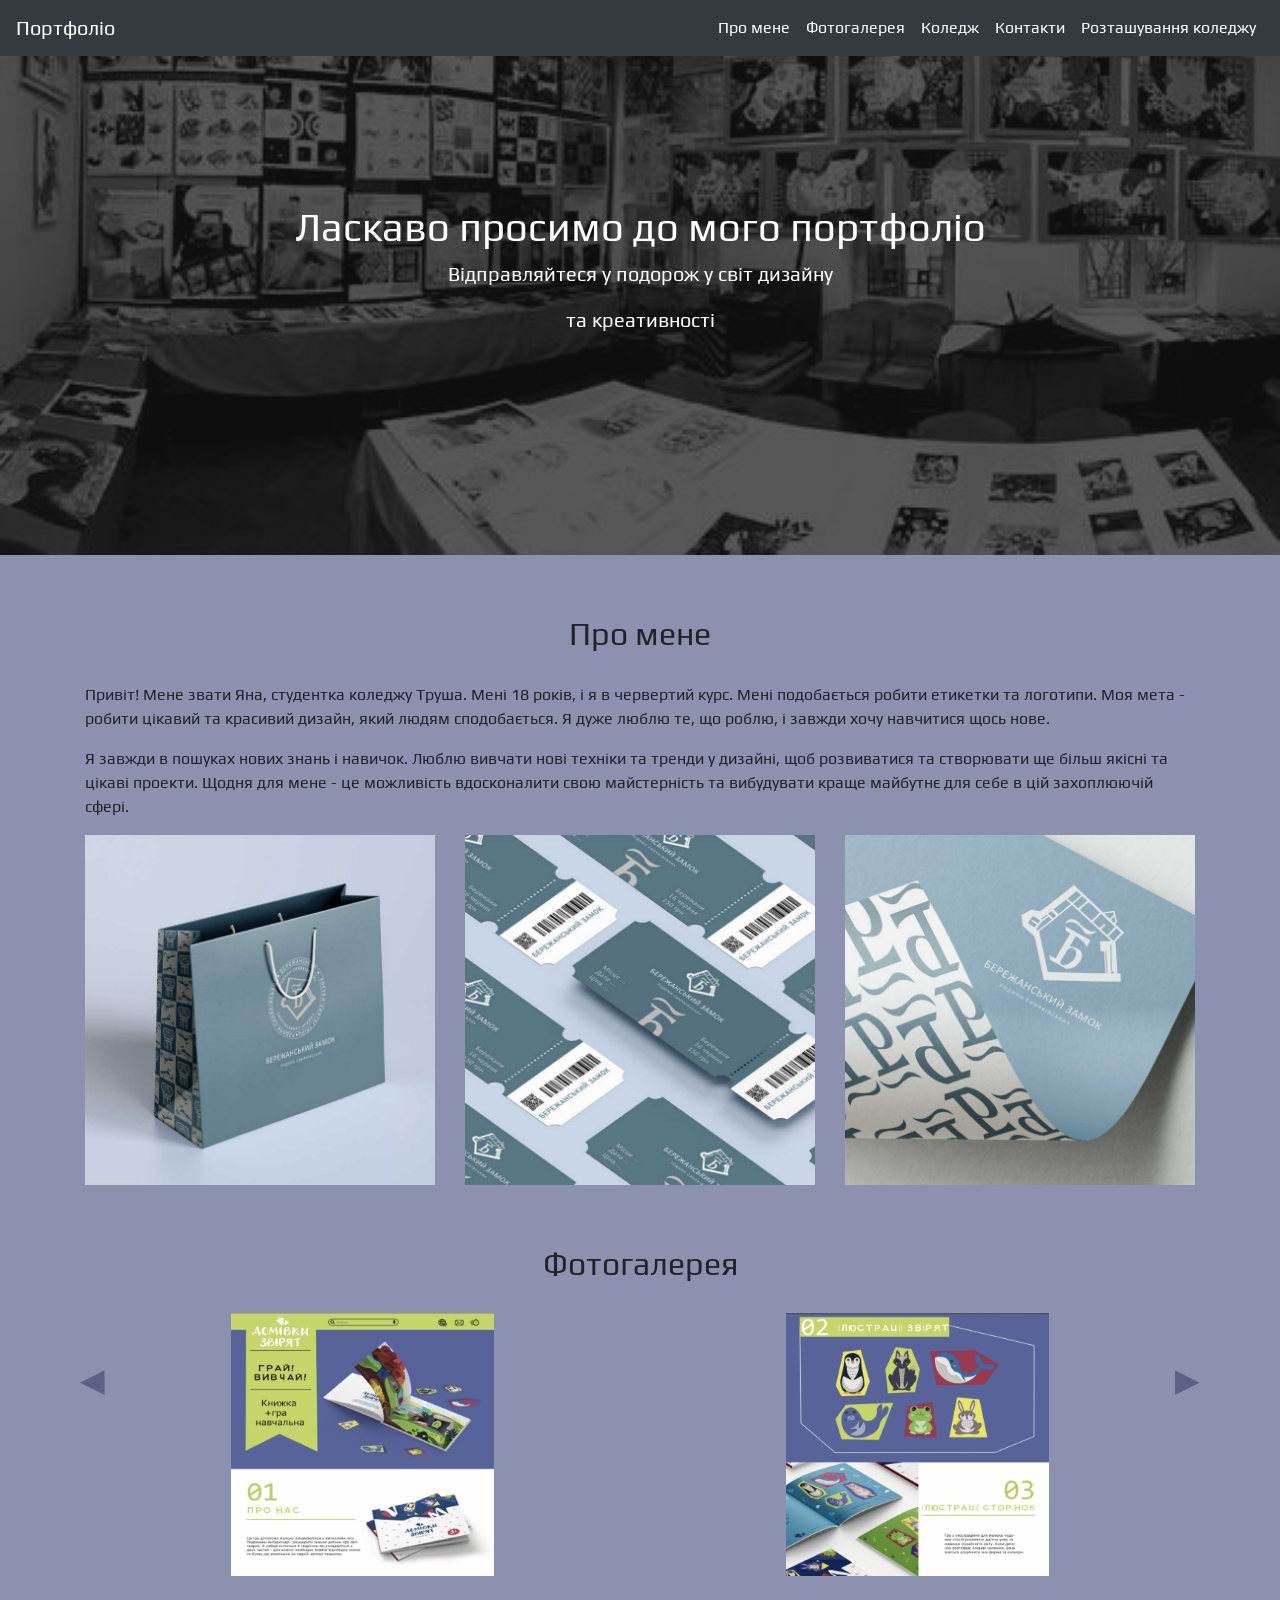
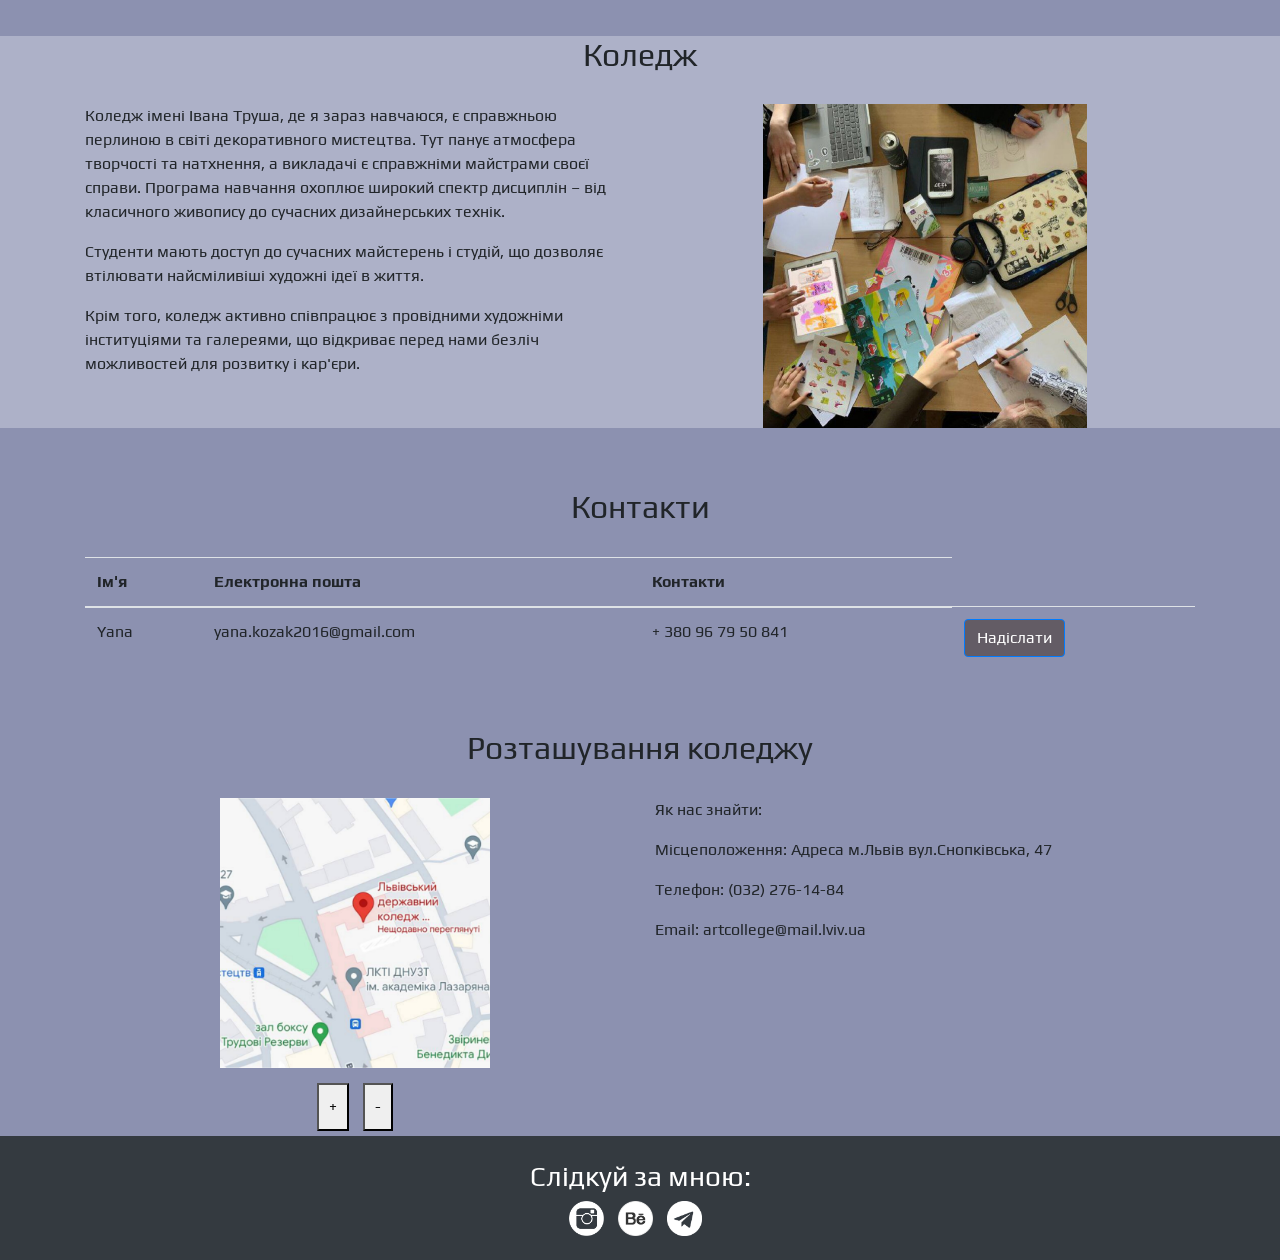
==== commit 9e46e713: "Add files via upload" ====
--- a/index.html
+++ b/index.html
@@ -14,6 +14,9 @@
 <meta property="og:type" content="website">
 
 <style>
+    body {
+    background-color: #8c91b0;
+}
         body {
             font-family: 'Play', sans-serif;
             margin: 0;
@@ -30,7 +33,7 @@
             background-color: #515d65;
         }
         footer {
-            background-color: #87CEFA;
+            background-color: #3d7ca2;
             color: #ffffff;
             padding: 20px 0;
             text-align: center;
@@ -115,7 +118,7 @@
             top: 50%;
             transform: translateY(-50%);
             font-size: 2rem;
-            color: #9094a7;
+            color: #5c6286;
             cursor: pointer;
             user-select: none;
             z-index: 10;
@@ -230,7 +233,7 @@
                 <span class="arrow arrow-right">&#9654;</span>
             </div>
         </section>
-        <section id="history" style="background-color: rgb(144, 148, 167);">
+        <section id="history" style="background-color: rgb(173, 177, 200);">
             <div class="container">
                 <h2 class="section-title text-center">Коледж</h2>
                 <div class="row">
@@ -270,7 +273,7 @@
             </div>
         </section>
         
-        <section id="location" style="background-color: rgb(144, 148, 167);">
+        <section id="location" style="background-color: rgb(173, 177, 200);"></section>
             <div class="container">
                 <h2 class="section-title text-center">Розташування коледжу</h2>
                 <div class="row">
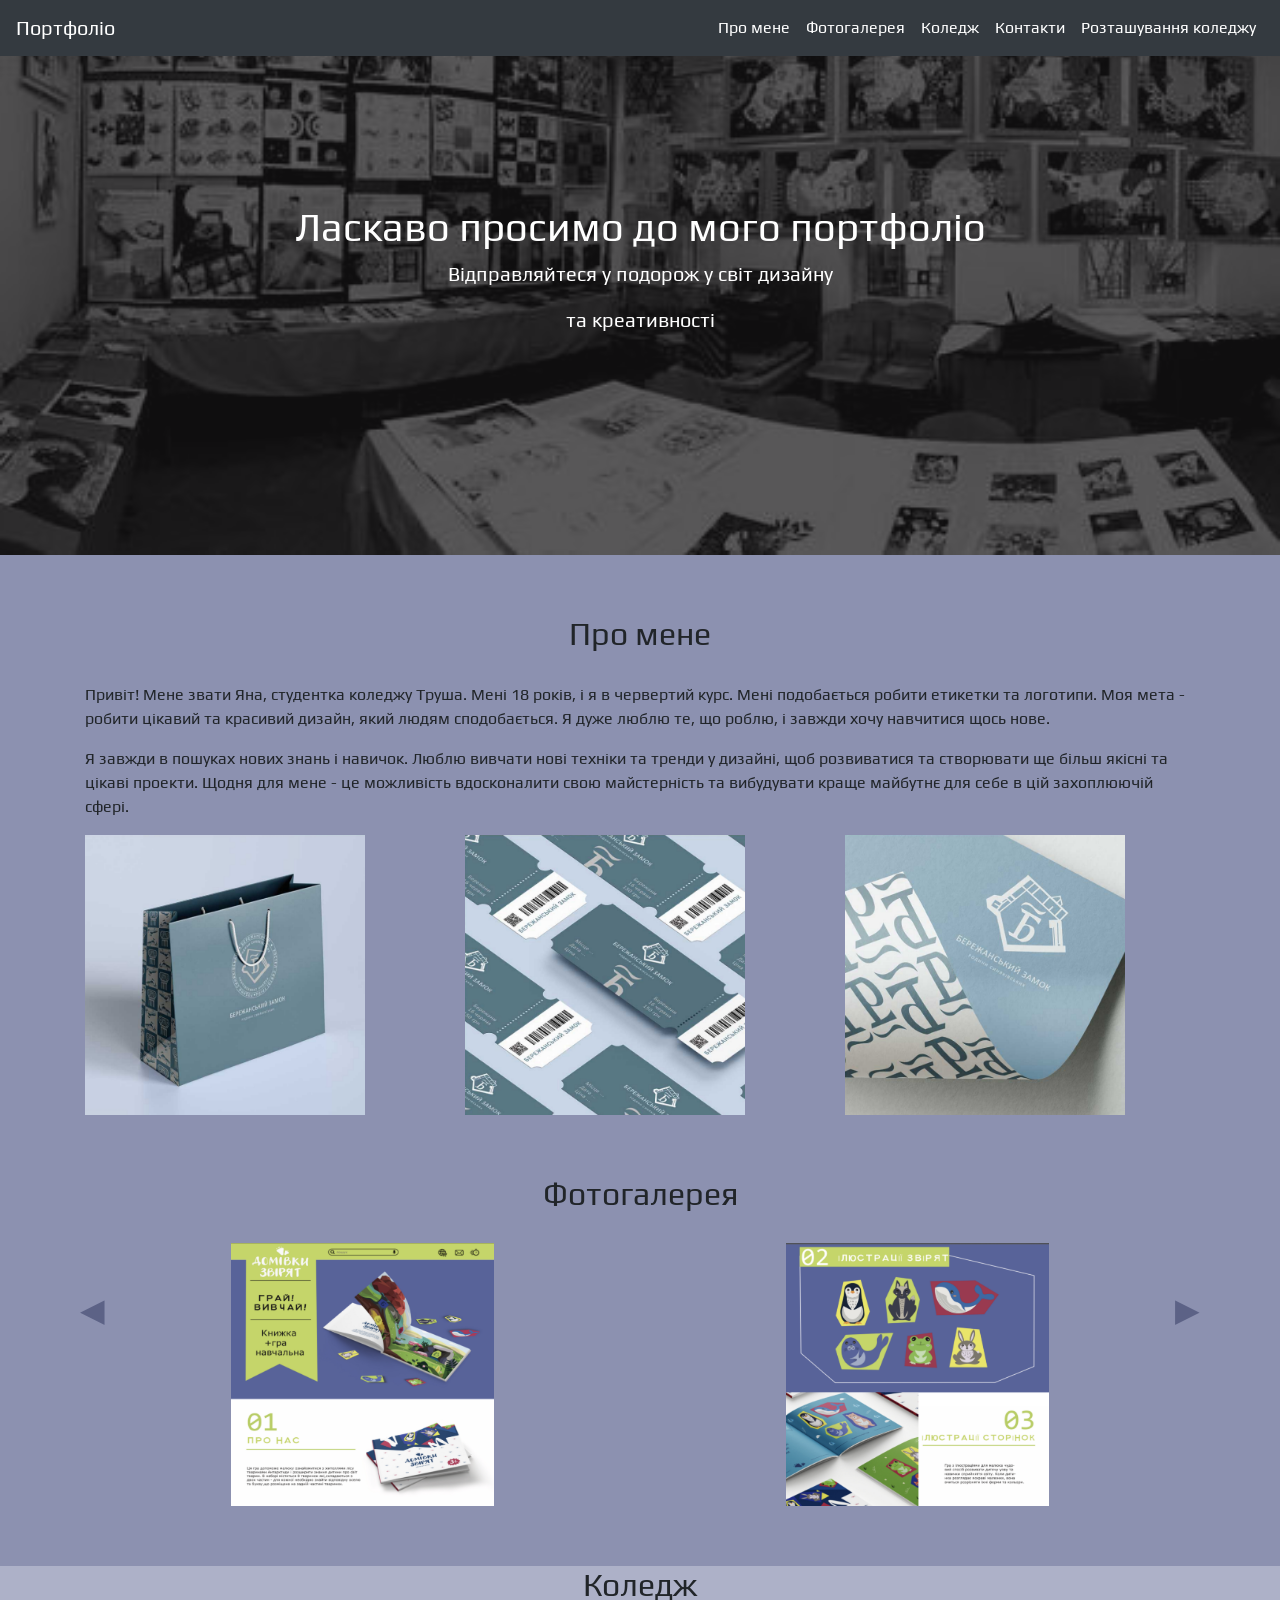
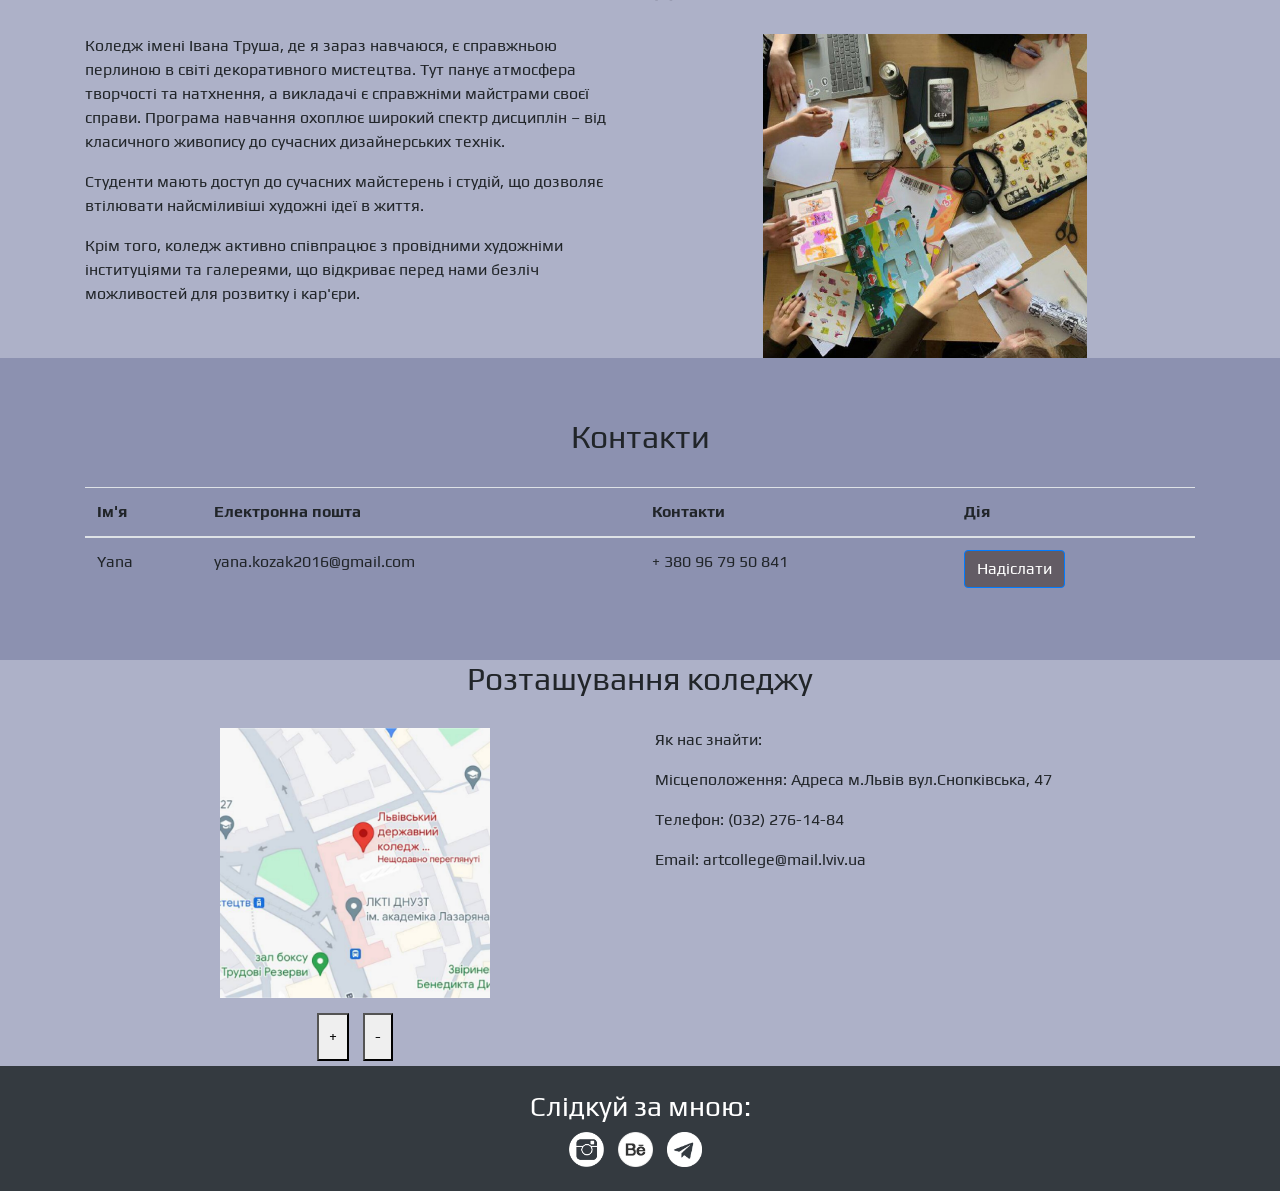
==== commit de716d6a: "Add files via upload" ====
--- a/index.html
+++ b/index.html
@@ -15,140 +15,130 @@
 
 <style>
     body {
-    background-color: #8c91b0;
-}
-        body {
-            font-family: 'Play', sans-serif;
-            margin: 0;
-            padding: 0;
-            overflow-x: hidden;
-        }
-        .navbar-dark .navbar-nav .nav-link {
-            color: #ffffff;
-        }
-        header {
-            position: relative;
-            text-align: center;
-            color: #ffffff;
-            background-color: #515d65;
-        }
-        footer {
-            background-color: #3d7ca2;
-            color: #ffffff;
-            padding: 20px 0;
-            text-align: center;
-        }
-        header img {
-            width: 100%;
-            height: auto;
-        }
-        header .overlay {
-            position: absolute;
-            top: 0;
-            left: 0;
-            width: 100%;
-            height: 100%;
-            background: rgba(31, 29, 31, 0.5);
-            display: flex;
-            justify-content: center;
-            align-items: center;
-            flex-direction: column;
-            color: #ffffff;
-            animation: fadeIn 2s ease-in-out;
-        }
-        @keyframes fadeIn {
-            from { opacity: 0; }
-            to { opacity: 1; }
-        }
-        .section-title {
-            margin-top: 60px;
-            margin-bottom: 30px;
-            animation: slideIn 2s ease-in-out;
-        }
-        @keyframes slideIn {
-            from { transform: translateY(20px); opacity: 0; }
-            to { transform: translateY(0); opacity: 1; }
-        }
-        @keyframes rotate {
-            from {
-                transform: rotate(0deg);
-            }
-            to {
-                transform: rotate(360deg);
-            }
-        
-        }
-
-        .welcome-animation {
-            animation: fadeIn 2s ease-in-out;
-        }
-
-
-        .rotate-animation {
-            animation: rotate 5s linear infinite;
-        }
-        .about-image {
-            width: 100%;
-            transition: transform 0.3s;
-        }
-        .about-image:hover {
-            transform: scale(1.28);
-        }
-        .gallery-container {
-            position: relative;
-            width: 100%;
-            overflow: hidden;
-            text-align: center;
-        }
-        .gallery {
-            display: flex;
-            transition: transform 0.5s ease;
-        }
-        .gallery-photo {
-            width: 50%;
-            flex-shrink: 0;
-            transition: transform 0.3s;
-        }
-        .gallery-photo:hover {
-            transform: scale(1.1);
-            cursor: pointer;
-        }
-        .arrow {
-            position: absolute;
-            top: 50%;
-            transform: translateY(-50%);
-            font-size: 2rem;
-            color: #5c6286;
-            cursor: pointer;
-            user-select: none;
-            z-index: 10;
-        }
-        .arrow-left {
-            left: 10px;
-        }
-        .arrow-right {
-            right: 10px;
-        }
-        .architecture-image {
-            width: 100%;
-            max-width: 60%;
-        }
-        .btn {
-            animation: fadeIn 1.5s ease-in-out;
-        }
-        .social-icons img {
-            width: 35px;
-            margin-right: 10px;
-        }
-        .zoom-controls {
-            margin-top: 10px;
-        }
-        .zoom-controls button {
-            margin: 5px;
-            padding: 10px;
-            font-size: 16px;
-        }
-    </style>
+        background-color: #8c91b0;
+        font-family: 'Play', sans-serif;
+        margin: 0;
+        padding: 0;
+        overflow-x: hidden;
+    }
+    .navbar-dark .navbar-nav .nav-link {
+        color: #ffffff;
+    }
+    header {
+        position: relative;
+        text-align: center;
+        color: #ffffff;
+        background-color: #515d65;
+    }
+    footer {
+        background-color: #3d7ca2;
+        color: #ffffff;
+        padding: 20px 0;
+        text-align: center;
+    }
+    header img {
+        width: 100%;
+        height: auto;
+    }
+    header .overlay {
+        position: absolute;
+        top: 0;
+        left: 0;
+        width: 100%;
+        height: 100%;
+        background: rgba(31, 29, 31, 0.5);
+        display: flex;
+        justify-content: center;
+        align-items: center;
+        flex-direction: column;
+        color: #ffffff;
+        animation: fadeIn 2s ease-in-out;
+    }
+    @keyframes fadeIn {
+        from { opacity: 0; }
+        to { opacity: 1; }
+    }
+    .section-title {
+        margin-top: 60px;
+        margin-bottom: 30px;
+        animation: slideIn 2s ease-in-out;
+    }
+    @keyframes slideIn {
+        from { transform: translateY(20px); opacity: 0; }
+        to { transform: translateY(0); opacity: 1; }
+    }
+    .welcome-animation {
+        animation: fadeIn 2s ease-in-out;
+    }
+    .rotate-animation {
+        animation: rotate 5s linear infinite;
+    }
+    @keyframes rotate {
+        from { transform: rotate(0deg); }
+        to { transform: rotate(360deg); }
+    }
+    .about-image {
+        width: 100%;
+        transition: transform 0.3s;
+    }
+    .about-image:hover {
+        transform: scale(1.28);
+    }
+    .gallery-container {
+        position: relative;
+        width: 100%;
+        overflow: hidden;
+        text-align: center;
+    }
+    .gallery {
+        display: flex;
+        transition: transform 0.5s ease;
+    }
+    .gallery-photo {
+        width: 50%;
+        flex-shrink: 0;
+        transition: transform 0.3s;
+    }
+    .gallery-photo:hover {
+        transform: scale(1.1);
+        cursor: pointer;
+    }
+    .arrow {
+        position: absolute;
+        top: 50%;
+        transform: translateY(-50%);
+        font-size: 2rem;
+        color: #5c6286;
+        cursor: pointer;
+        user-select: none;
+        z-index: 10;
+    }
+    .arrow-left {
+        left: 10px;
+    }
+    .arrow-right {
+        right: 10px;
+    }
+    .architecture-image {
+        width: 100%;
+        max-width: 60%;
+    }
+    .btn {
+        animation: fadeIn 1.5s ease-in-out;
+    }
+    .social-icons img {
+        width: 35px;
+        margin-right: 10px;
+    }
+    .zoom-controls {
+        margin-top: 10px;
+    }
+    .zoom-controls button {
+        margin: 5px;
+        padding: 10px;
+        font-size: 16px;
+    }
+</style>
 
 </head>
 <body>
@@ -193,159 +183,174 @@
         <p>Привіт! Мене звати Яна, студентка коледжу Труша. Мені 18 років, і я в червертий курс. Мені подобається робити етикетки та логотипи. Моя мета - робити цікавий та красивий дизайн, який людям сподобається. Я дуже люблю те, що роблю, і завжди хочу навчитися щось нове.</p>
         <p>Я завжди в пошуках нових знань і навичок. Люблю вивчати нові техніки та тренди у дизайні, щоб розвиватися та створювати ще більш якісні та цікаві проекти. Щодня для мене - це можливість вдосконалити свою майстерність та вибудувати краще майбутнє для себе в цій захоплюючій сфері.</p>
         <div class="row">
-        <div class="col-md-4">
-        <a href="#"><img src="images/127.jpg" alt="Фото 1" class="img-fluid about-image" style="max-width: 100%; height: auto;"></a>
-        </div>
-        <div class="col-md-4">
-        <a href="#"><img src="images/128 (1).jpg" alt="Фото 2" class="img-fluid about-image" style="max-width: 100%; height: auto;"></a>
-        </div>
-        <div class="col-md-4">
-        <a href="#"><img src="images/129 (1).jpg" alt="Фото 3" class="img-fluid about-image" style="max-width: 100%; height: auto;"></a>
-        </div>
-        </div>
+            <div class="col-md-4">
+                <a href="#"><img src="images/127.jpg" alt="Фото 1" class="img-fluid about-image" style="max-width: 80%; height: auto;"></a>
+            </div>
+            <div class="col-md-4">
+                <a href="#"><img src="images/128 (1).jpg" alt="Фото 2" class="img-fluid about-image" style="max-width: 80%; height: auto;"></a>
+            </div>
+            <div class="col-md-4">
+                <a href="#"><img src="images/129 (1).jpg" alt="Фото 3" class="img-fluid about-image" style="max-width: 80%; height: auto;"></a>
+            </div>
+        </div>
+    </div>
+</section>
+
+<section id="gallery">
+    <div class="container gallery-container">
+        <h2 class="section-title">Фотогалерея</h2>
+        <span class="arrow arrow-left">&#9664;</span>
+        <div class="gallery">
+            <div class="col-md-6">
+                <a href="#"><img src="images/135.jpg" alt="Фото 1" class="img-fluid gallery-photo"></a>
+            </div>
+            <div class="col-md-6">
+                <a href="#"><img src="images/134.jpg" alt="Фото 2" class="img-fluid gallery-photo"></a>
+            </div>
+            <div class="col-md-6">
+                <a href="#"><img src="images/137.jpg" alt="Фото 3" class="img-fluid gallery-photo"></a>
+            </div>
+            <div class="col-md-6">
+                <a href="#"><img src="images/139.jpg" alt="Фото 4" class="img-fluid gallery-photo"></a>
+            </div>
+            <div class="col-md-6">
+                <a href="#"><img src="images/140.jpg" alt="Фото 5" class="img-fluid gallery-photo"></a>
+            </div>
+            <div class="col-md-6">
+                <a href="#"><img src="images/141.jpg" alt="Фото 6" class="img-fluid gallery-photo"></a>
+            </div>
+        </div>
+        <span class="arrow arrow-right">&#9654;</span>
+    </div>
+</section>
+
+<section id="history" style="background-color: rgb(173, 177, 200);">
+    <div class="container">
+        <h2 class="section-title text-center">Коледж</h2>
+        <div class="row">
+            <div class="col-md-6">
+                <p>Коледж імені Івана Труша, де я зараз навчаюся, є справжньою перлиною в світі декоративного мистецтва. Тут панує атмосфера творчості та натхнення, а викладачі є справжніми майстрами своєї справи. Програма навчання охоплює широкий спектр дисциплін – від класичного живопису до сучасних дизайнерських технік.</p>
+                <p>Студенти мають доступ до сучасних майстерень і студій, що дозволяє втілювати найсміливіші художні ідеї в життя.</p>
+                <p> Крім того, коледж активно співпрацює з провідними художніми інституціями та галереями, що відкриває перед нами безліч можливостей для розвитку і кар'єри. </p>
+            </div>
+            <div class="col-md-6">
+                <div class="text-center">
+                    <img src="images/113.jpg" alt="архітектура" class="img-fluid architecture-image rotate-animation">
+                </div>
+            </div>
+        </div>
+    </div>
+</section>
+
+<section id="contact">
+    <div class="container">
+        <h2 class="section-title text-center">Контакти</h2>
+        <table class="table">
+            <thead>
+                <tr>
+                    <th>Ім'я</th>
+                    <th>Електронна пошта</th>
+                    <th>Контакти</th>
+                    <th>Дія</th>
+                </tr>
+            </thead>
+            <tbody>
+                <tr>
+                    <td>Yana</td>
+                    <td>yana.kozak2016@gmail.com</td>
+                    <td>+ 380 96 79 50 841</td>
+                    <td><button class="btn btn-primary" style="background-color: rgb(99, 92, 101);" onclick="sendMessage(this)">Надіслати</button></td>
+                </tr>
+            </tbody>
+        </table>
+    </div>
+</section>
+
+<section id="location" style="background-color: rgb(173, 177, 200);">
+    <div class="container">
+        <h2 class="section-title text-center">Розташування коледжу</h2>
+        <div class="row">
+            <div class="col-md-6 text-center">
+                <a href="https://www.google.com/maps/search/%D1%82%D1%80%D1%83%D1%88%D0%B0+%D0%BA%D0%B0%D1%80%D1%82%D0%B8/@49.7880365,23.8833116,12z/data=!3m1!4b1?entry=ttu">
+                    <img id="castle-map" src="images/118 (1).jpg" alt="Карта замку" class="img-fluid" style="max-width: 50%; transform: scale(1); transition: transform 0.3s;">
+                </a>
+                <div class="zoom-controls">
+                    <button onclick="zoomIn()">+</button>
+                    <button onclick="zoomOut()">-</button>
+                </div>
+            </div>
+            <div class="col-md-6">
+                <p>Як нас знайти:</p>
+                <p>Місцеположення: Адреса м.Львів вул.Снопківська, 47</p>
+                <p>Телефон: (032) 276-14-84</p>
+                <p>Email: artcollege@mail.lviv.ua</p>
+            </div>
+        </div>
+    </div>
+</section>
+
+<footer class="bg-dark text-white text-center py-4">
+    <div class="container">
+        <div class="social-icons">
+            <h3 style="font-family: 'Play', sans-serif;">Слідкуй за мною:</h3>
+            <a href="https://instagram.com"><img src="images/inst.png" alt="Instagram"></a>
+            <a href="https://behance.net"><img src="images/pngwing.com1.png" alt="Behance"></a>
+            <a href="https://telegram.org"><img src="images/pngfind.com-twitter-png-logo-530160.png" alt="Telegram"></a>
         </div>
         
-        </section>
-        <section id="gallery">
-            <div class="container gallery-container">
-                <h2 class="section-title">Фотогалерея</h2>
-                <span class="arrow arrow-left">&#9664;</span>
-                <div class="gallery">
-                    <div class="col-md-6">
-                        <a href="#"><img src="images/135.jpg" alt="Фото 1" class="img-fluid gallery-photo"></a>
-                    </div>
-                    <div class="col-md-6">
-                        <a href="#"><img src="images/134.jpg" alt="Фото 2" class="img-fluid gallery-photo"></a>
-                    </div>
-                    <div class="col-md-6">
-                        <a href="#"><img src="images/137.jpg" alt="Фото 3" class="img-fluid gallery-photo"></a>
-                    </div>
-                    <div class="col-md-6">
-                        <a href="#"><img src="images/139.jpg" alt="Фото 4" class="img-fluid gallery-photo"></a>
-                    </div>
-                    <div class="col-md-6">
-                        <a href="#"><img src="images/140.jpg" alt="Фото 5" class="img-fluid gallery-photo"></a>
-                    </div>
-                    <div class="col-md-6">
-                        <a href="#"><img src="images/141.jpg" alt="Фото 6" class="img-fluid gallery-photo"></a>
-                    </div>
-                </div>
-                <span class="arrow arrow-right">&#9654;</span>
-            </div>
-        </section>
-        <section id="history" style="background-color: rgb(173, 177, 200);">
-            <div class="container">
-                <h2 class="section-title text-center">Коледж</h2>
-                <div class="row">
-                    <div class="col-md-6">
-                        <p>Коледж імені Івана Труша, де я зараз навчаюся, є справжньою перлиною в світі декоративного мистецтва. Тут панує атмосфера творчості та натхнення, а викладачі є справжніми майстрами своєї справи. Програма навчання охоплює широкий спектр дисциплін – від класичного живопису до сучасних дизайнерських технік.</p>
-                        <p>Студенти мають доступ до сучасних майстерень і студій, що дозволяє втілювати найсміливіші художні ідеї в життя.</p>
-                        <p> Крім того, коледж активно співпрацює з провідними художніми інституціями та галереями, що відкриває перед нами безліч можливостей для розвитку і кар'єри. </p>
-                    </div>
-                    <div class="col-md-6">
-                        <div class="text-center">
-                            <img src="images/113.jpg" alt="архітектура" class="img-fluid architecture-image rotate-animation">
-                        </div>
-                    </div>
-                </div>
-            </div>
-        </section>
-        <section id="visit">
-            <div class="container">
-                <h2 class="section-title text-center">Контакти</h2>
-                <table class="table">
-                    <thead>
-                        <tr>
-                            <th>Ім'я</th>
-                            <th>Електронна пошта</th>
-                            <th>Контакти</th>
-                        </tr>
-                    </thead>
-                    <tbody>
-                        <tr>
-                            <td>Yana</td>
-                            <td>yana.kozak2016@gmail.com</td>
-                            <td>+ 380 96 79 50 841</td>
-                            <td><button class="btn btn-primary" style="background-color: rgb(99, 92, 101);" onclick="bookTour(this)">Надіслати</button></td>
-                        </tr>
-                    </tbody>
-                </table>
-            </div>
-        </section>
-        
-        <section id="location" style="background-color: rgb(173, 177, 200);"></section>
-            <div class="container">
-                <h2 class="section-title text-center">Розташування коледжу</h2>
-                <div class="row">
-                    <div class="col-md-6 text-center">
-                        <a href="https://www.google.com/maps/search/%D1%82%D1%80%D1%83%D1%88%D0%B0+%D0%BA%D0%B0%D1%80%D1%82%D0%B8/@49.7880365,23.8833116,12z/data=!3m1!4b1?entry=ttu">
-                            <img id="castle-map" src="images/118 (1).jpg" alt="Карта замку" class="img-fluid" style="max-width: 50%; transform: scale(1); transition: transform 0.3s;">
-                        </a>
-                        <div class="zoom-controls">
-                            <button onclick="zoomIn()">+</button>
-                            <button onclick="zoomOut()">-</button>
-                        </div>
-                    </div>
-                    <div class="col-md-6">
-                        <p>Як нас знайти:</p>
-                        <p>Місцеположення: Адреса м.Львів вул.Снопківська, 47</p>
-                        <p>Телефон: (032) 276-14-84</p>
-                        <p>Email: artcollege@mail.lviv.ua</p>
-                    </div>
-                </div>
-            </div>
-        </section>
-    </div>
-    <footer class="bg-dark text-white text-center py-4">
-        <div class="container">
-            <div class="social-icons">
-                <h3 style="font-family: 'Play', sans-serif;">Слідкуй за мною:</h3>
-                <a href="#"><img src="images/inst.png" alt="Instagram" style="margin-right: 10px;"></a>
-                <a href="#"><img src="images/pngwing.com1.png" alt="Behance" style="margin-right: 10px;"></a>
-                <a href="#"><img src="images/pngfind.com-twitter-png-logo-530160.png" alt="Twitter" style="margin-right: 10px;"></a>
-            </div>
-        </div>
-    </footer>
-
-        <script src="https://code.jquery.com/jquery-3.5.1.slim.min.js"></script>
-        <script src="https://cdn.jsdelivr.net/npm/@popperjs/core@2.5.4/dist/umd/popper.min.js"></script>
-        <script src="https://stackpath.bootstrapcdn.com/bootstrap/4.5.2/js/bootstrap.min.js"></script>
-        <script>
-            const gallery = document.querySelector('.gallery');
-            const galleryPhotos = document.querySelectorAll('.gallery-photo');
-            const arrowLeft = document.querySelector('.arrow-left');
-            const arrowRight = document.querySelector('.arrow-right');
-
-            let currentIndex = 0;
-            const maxIndex = galleryPhotos.length - 1;
-
-            function showPhoto(index) {
-                if (index < 0) {
-                    currentIndex = maxIndex;
-                } else if (index > maxIndex) {
-                    currentIndex = 0;
-                } else {
-                    currentIndex = index;
-                }
-                const offset = -currentIndex * 100;
-                gallery.style.transform = `translateX(${offset}%)`;
-            }
-        
-            function zoomIn() {
-    var map = document.getElementById("castle-map");
-    var transform = map.style.transform;
-    var scale = parseFloat(transform.match(/(\d+(\.\d+)?)/g)[0]);
-    map.style.transform = "scale(" + (scale + 0.1) + ")";
-}
-
-            arrowLeft.addEventListener('click', () => {
-                showPhoto(currentIndex - 1);
-            });
-
-            arrowRight.addEventListener('click', () => {
-                showPhoto(currentIndex + 1);
-            });
-        </script>
-    </body>
+    </div>
+</footer>
+
+<script src="https://code.jquery.com/jquery-3.5.1.slim.min.js"></script>
+<script src="https://cdn.jsdelivr.net/npm/@popperjs/core@2.5.4/dist/umd/popper.min.js"></script>
+<script src="https://stackpath.bootstrapcdn.com/bootstrap/4.5.2/js/bootstrap.min.js"></script>
+<script>
+    const gallery = document.querySelector('.gallery');
+    const galleryPhotos = document.querySelectorAll('.gallery-photo');
+    const arrowLeft = document.querySelector('.arrow-left');
+    const arrowRight = document.querySelector('.arrow-right');
+
+    let currentIndex = 0;
+    const maxIndex = galleryPhotos.length - 1;
+
+    function showPhoto(index) {
+        if (index < 0) {
+            currentIndex = maxIndex;
+        } else if (index > maxIndex) {
+            currentIndex = 0;
+        } else {
+            currentIndex = index;
+        }
+        const offset = -currentIndex * 100;
+        gallery.style.transform = `translateX(${offset}%)`;
+    }
+
+    arrowLeft.addEventListener('click', () => {
+        showPhoto(currentIndex - 1);
+    });
+
+    arrowRight.addEventListener('click', () => {
+        showPhoto(currentIndex + 1);
+    });
+
+    function sendMessage(button) {
+        button.innerText = "Надіслано";
+        button.disabled = true;
+    }
+
+    function zoomIn() {
+        var map = document.getElementById("castle-map");
+        var transform = map.style.transform;
+        var scale = parseFloat(transform.match(/(\d+(\.\d+)?)/g)[0]);
+        map.style.transform = "scale(" + (scale + 0.1) + ")";
+    }
+
+    function zoomOut() {
+        var map = document.getElementById("castle-map");
+        var transform = map.style.transform;
+        var scale = parseFloat(transform.match(/(\d+(\.\d+)?)/g)[0]);
+        map.style.transform = "scale(" + (scale - 0.1) + ")";
+    }
+</script>
+</body>
 </html>
-
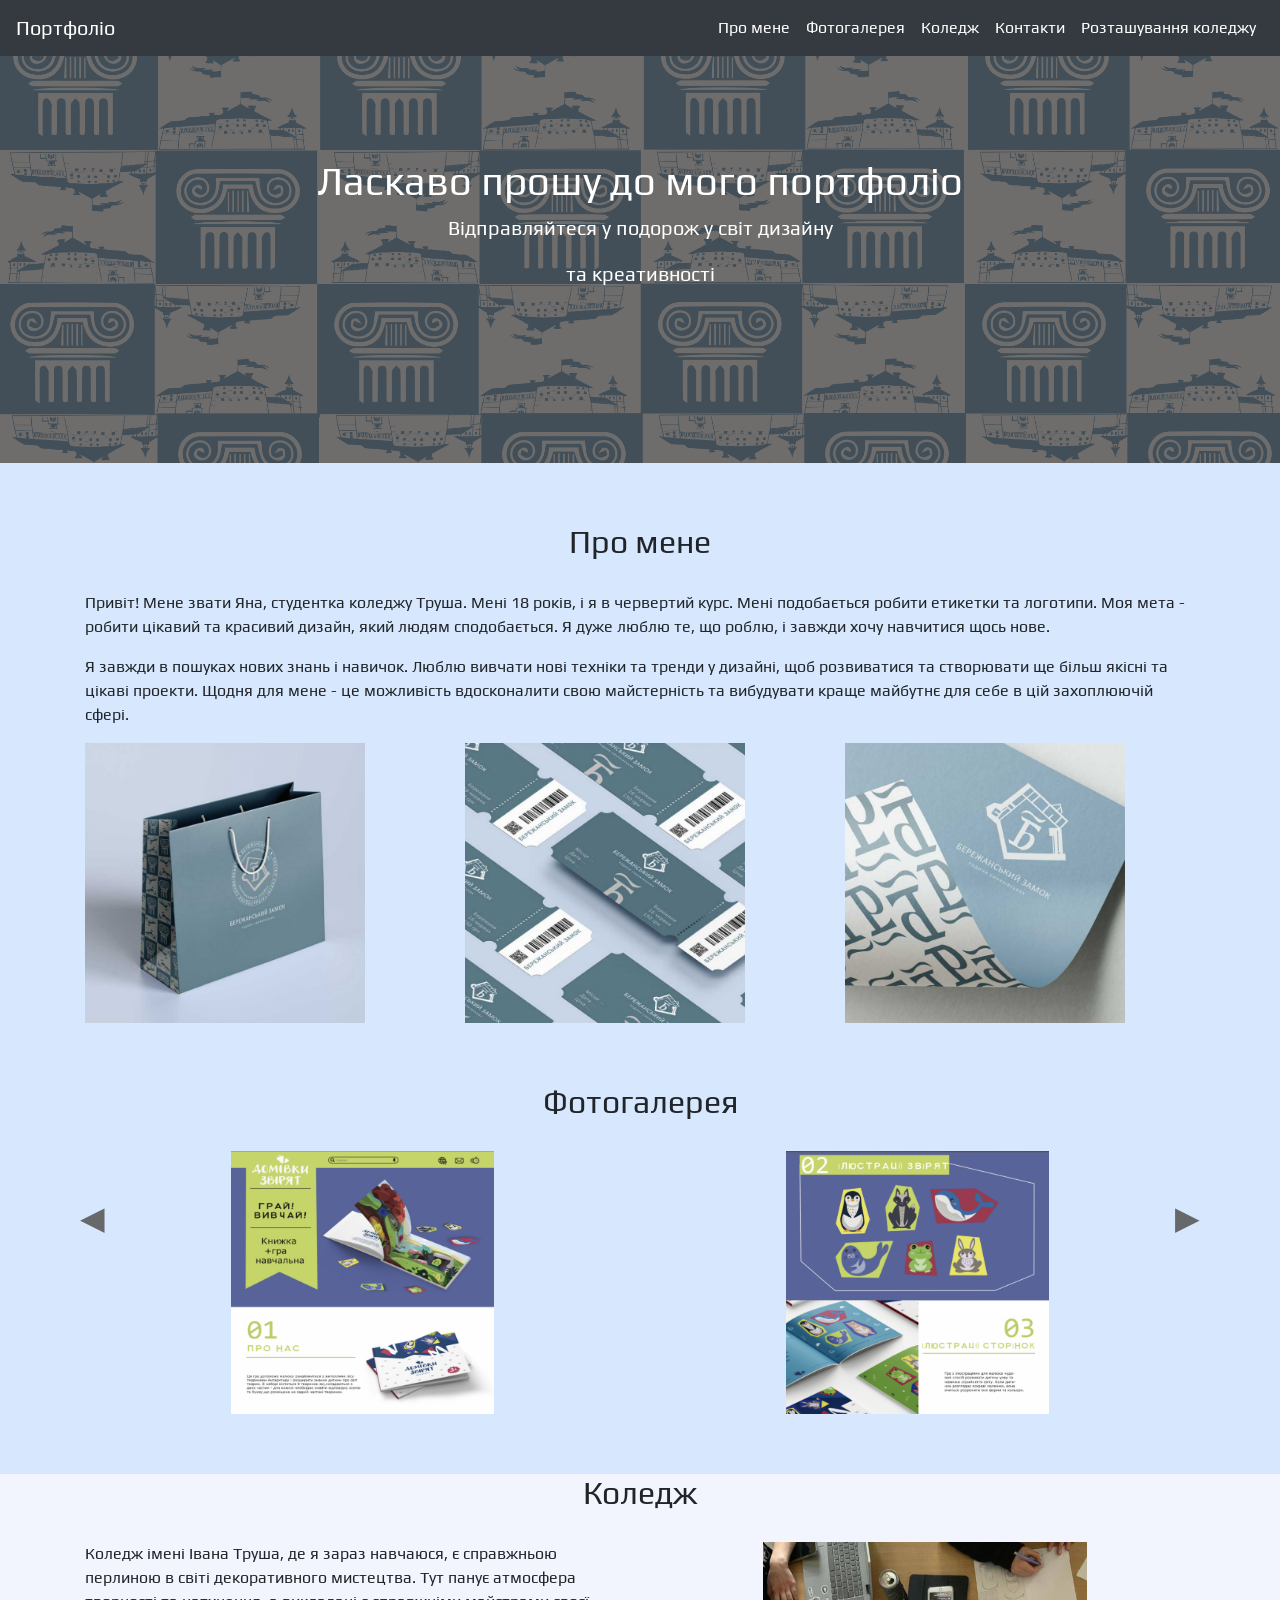
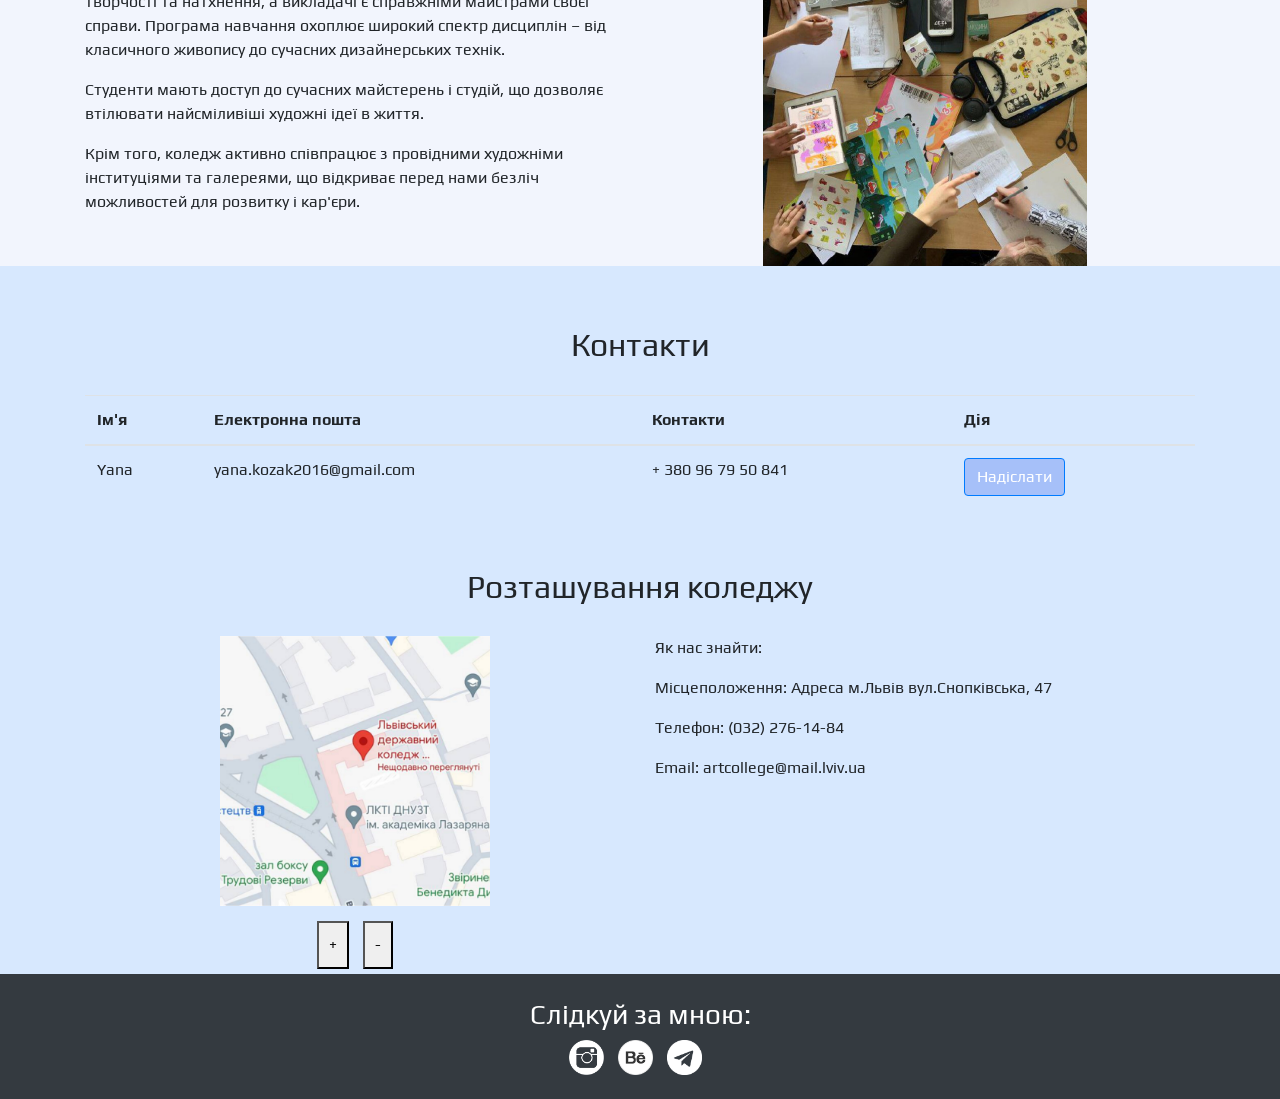
==== commit addd9dbb: "Add files via upload" ====
--- a/index.html
+++ b/index.html
@@ -15,7 +15,7 @@
 
 <style>
     body {
-        background-color: #8c91b0;
+        background-color: #d7e8fe;
         font-family: 'Play', sans-serif;
         margin: 0;
         padding: 0;
@@ -28,7 +28,7 @@
         position: relative;
         text-align: center;
         color: #ffffff;
-        background-color: #515d65;
+        background-color: #ecdbff;
     }
     footer {
         background-color: #3d7ca2;
@@ -108,7 +108,7 @@
         top: 50%;
         transform: translateY(-50%);
         font-size: 2rem;
-        color: #5c6286;
+        color: #66686a;
         cursor: pointer;
         user-select: none;
         z-index: 10;
@@ -169,9 +169,9 @@
 </nav>
 
 <header>
-    <img src="images/130.jpg" alt="Ласкаво просимо до портфоліо">
+    <img src="images/Без назви-3 (1).jpg" alt="Ласкаво прошу до мого портфоліо">
     <div class="overlay">
-        <h1 class="welcome-animation">Ласкаво просимо до мого портфоліо</h1>
+        <h1 class="welcome-animation">Ласкаво прошу до мого портфоліо</h1>
         <p class="lead">Відправляйтеся у подорож у світ дизайну</p>
         <p class="lead">та креативності</p>
     </div>
@@ -224,7 +224,7 @@
     </div>
 </section>
 
-<section id="history" style="background-color: rgb(173, 177, 200);">
+<section id="history" style="background-color: rgb(242, 245, 253);">
     <div class="container">
         <h2 class="section-title text-center">Коледж</h2>
         <div class="row">
@@ -259,14 +259,14 @@
                     <td>Yana</td>
                     <td>yana.kozak2016@gmail.com</td>
                     <td>+ 380 96 79 50 841</td>
-                    <td><button class="btn btn-primary" style="background-color: rgb(99, 92, 101);" onclick="sendMessage(this)">Надіслати</button></td>
+                    <td><button class="btn btn-primary" style="background-color: rgb(166, 192, 249);" onclick="sendMessage(this)">Надіслати</button></td>
                 </tr>
             </tbody>
         </table>
     </div>
 </section>
 
-<section id="location" style="background-color: rgb(173, 177, 200);">
+<section id="location" sstyle="background-color: rgb(242, 245, 253);"></section>
     <div class="container">
         <h2 class="section-title text-center">Розташування коледжу</h2>
         <div class="row">
